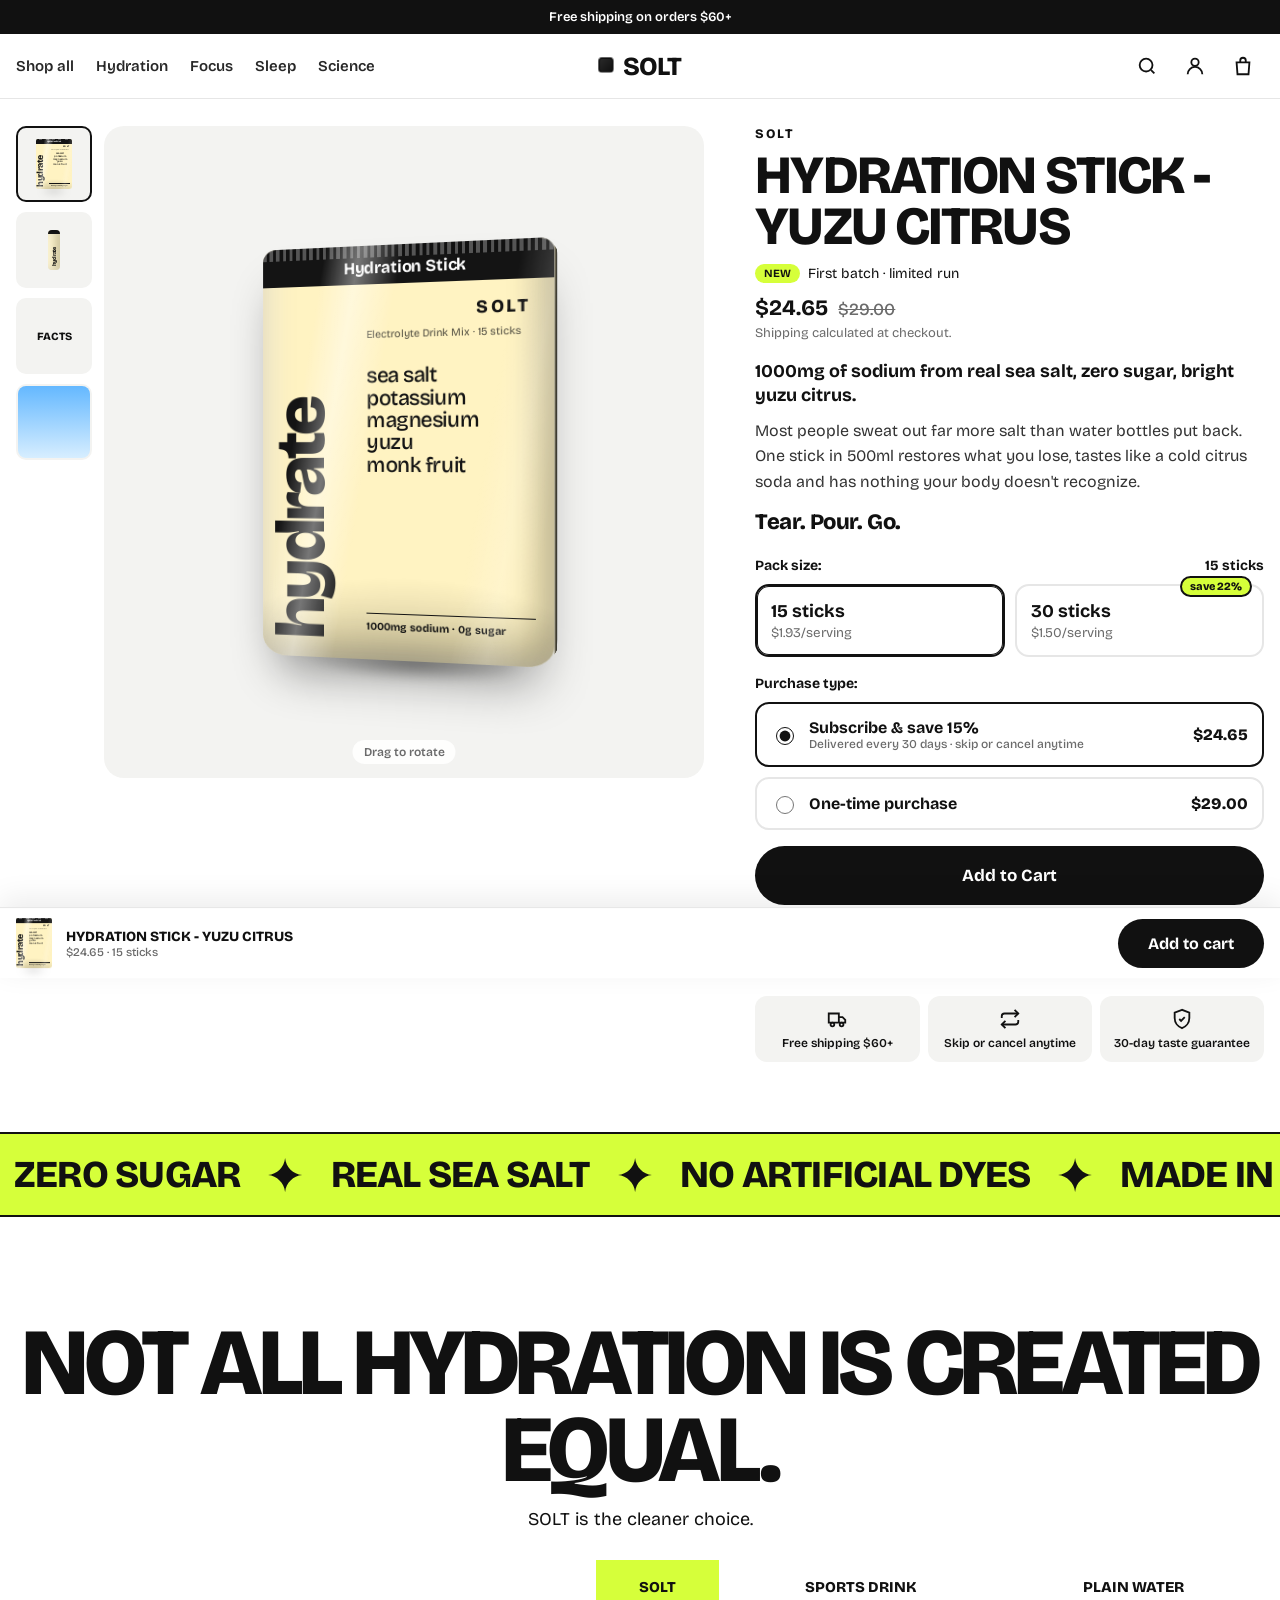
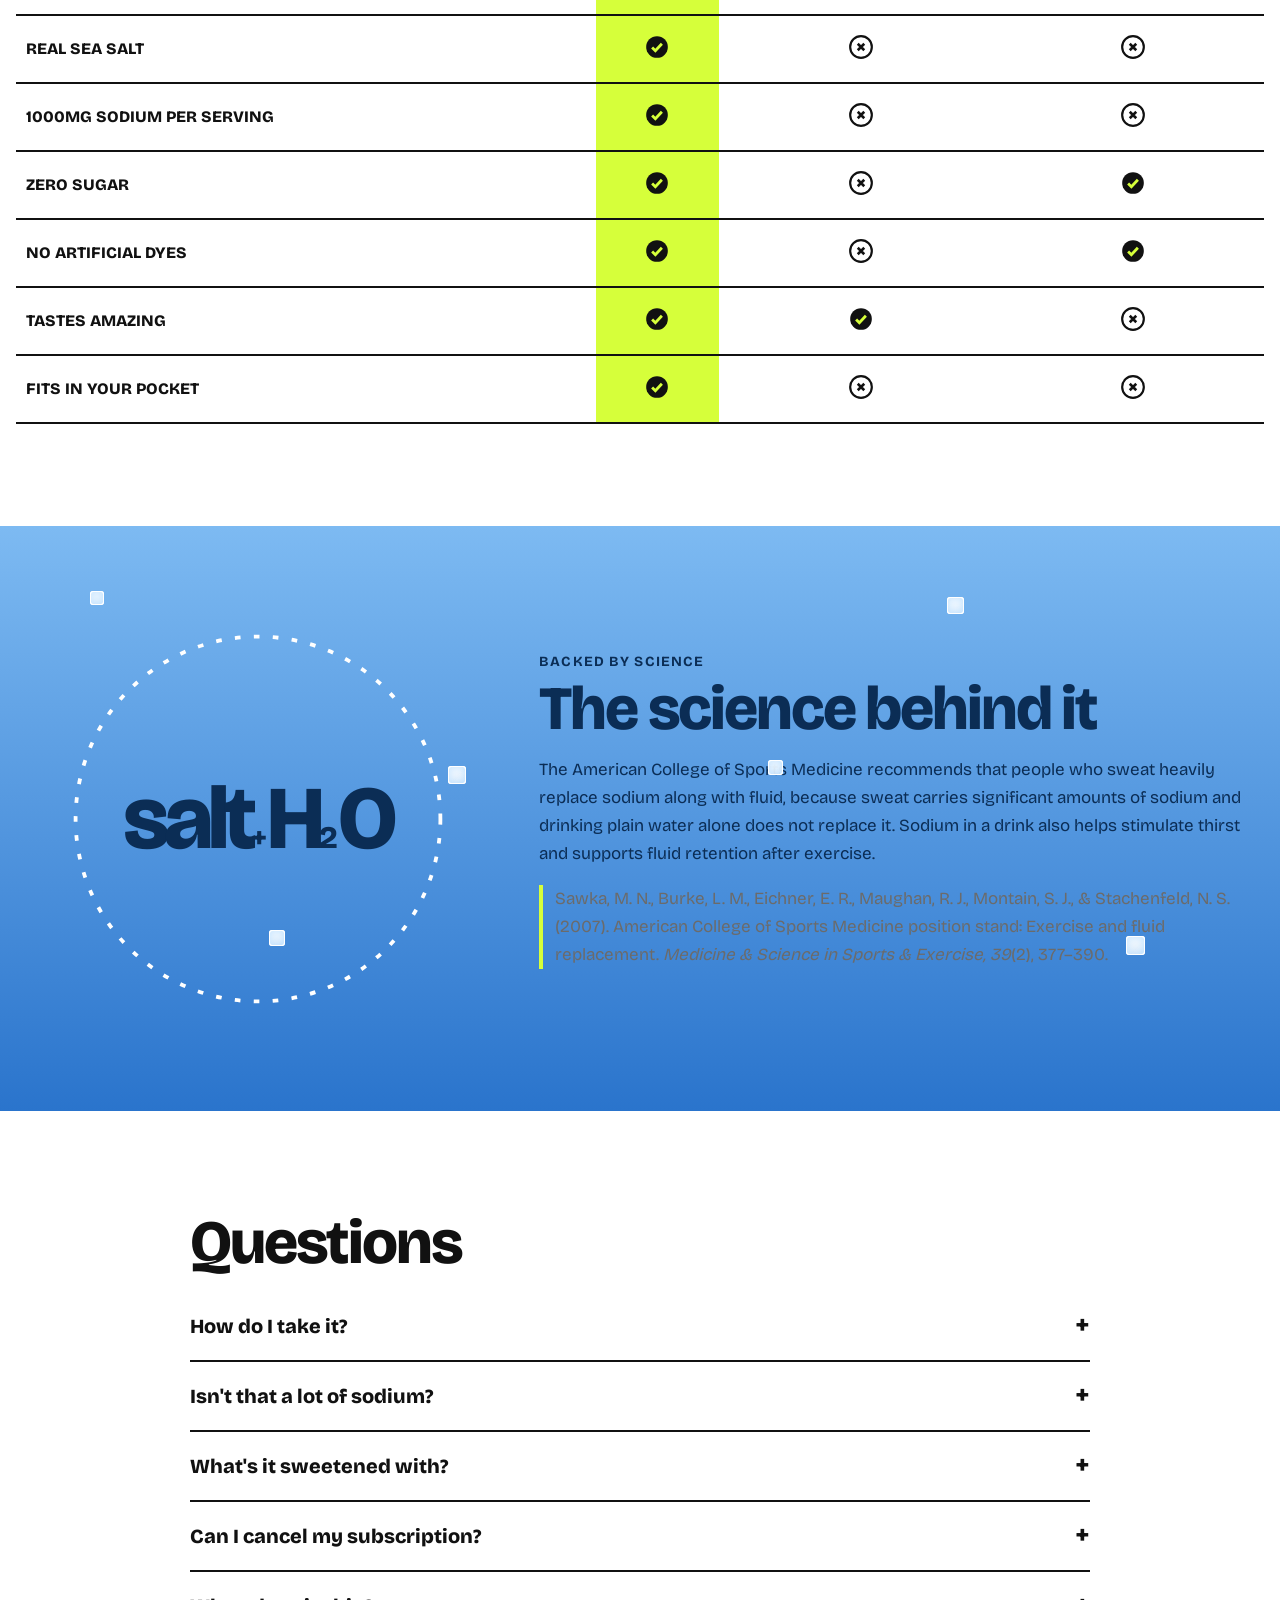
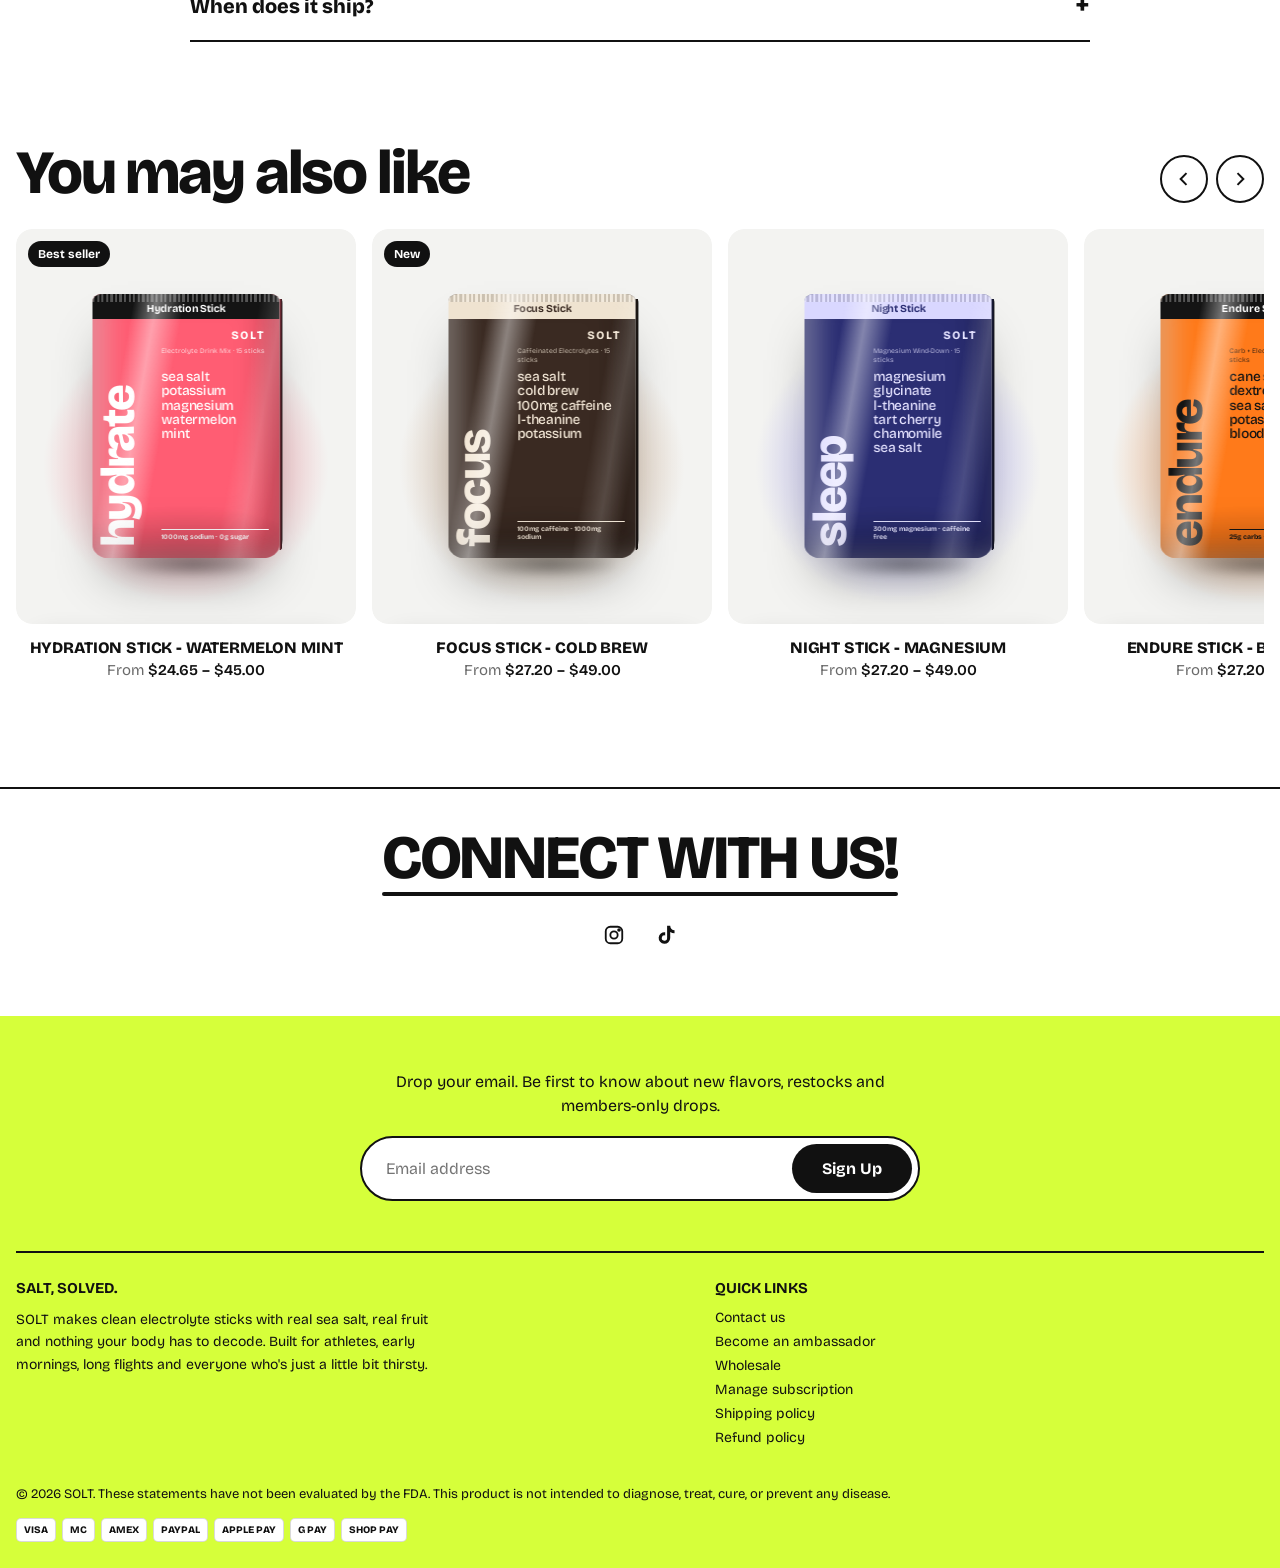
==== product.html @ f588e5d1 "SOLT demand-test storefront Static site with hero slider, 3D CSS pouches, product pages, cart drawer" ====
<!doctype html>
<html lang="en">
<head>
  <meta charset="utf-8">
  <meta name="viewport" content="width=device-width, initial-scale=1">
  <title>SOLT</title>
  <meta name="description" content="Zero-sugar electrolyte sticks with real sea salt.">
  <link rel="preconnect" href="https://fonts.googleapis.com">
  <link rel="preconnect" href="https://fonts.gstatic.com" crossorigin>
  <link href="https://fonts.googleapis.com/css2?family=Bricolage+Grotesque:opsz,wght@12..96,400..800&display=swap" rel="stylesheet">
  <link rel="stylesheet" href="assets/styles.css">
  <script src="config.js"></script>
  <script src="assets/data.js"></script>
  <script src="assets/app.js" defer></script>
</head>
<body data-page="product">
  <main>
    <div class="wrap pdp" id="pdp"></div>

    <div class="ticker"><div class="ticker__track" data-ticker="Zero sugar|Real sea salt|No artificial dyes|Made in the USA|Tear. Pour. Go."></div></div>

    <section class="section">
      <div class="wrap">
        <h2 class="h-xl reveal-word" style="text-align:center">NOT ALL HYDRATION IS CREATED EQUAL.</h2>
        <p style="text-align:center;font-size:18px;margin:14px 0 0">SOLT is the cleaner choice.</p>
        <div style="overflow-x:auto"><table class="vs-table" id="vs"></table></div>
      </div>
    </section>

    <section class="section stat" style="text-align:left">
      <div class="cubes" data-cubes="6"></div>
      <div class="wrap science">
        <div class="stat__ring" style="margin:0 auto">
          <svg viewBox="0 0 200 200" aria-hidden="true"><circle cx="100" cy="100" r="96" fill="none" stroke="#fff" stroke-width="2" stroke-dasharray="3 7"/></svg>
          <div class="stat__num" style="font-size:clamp(56px,7vw,100px)">salt<small>+</small>H<small>2</small>O</div>
        </div>
        <div class="reveal" style="color:#0b2d55">
          <span class="eyebrow">Backed by science</span>
          <h2 class="h-lg" style="margin:10px 0 16px">The science behind it</h2>
          <p>The American College of Sports Medicine recommends that people who sweat heavily replace sodium along with fluid, because sweat carries significant amounts of sodium and drinking plain water alone does not replace it. Sodium in a drink also helps stimulate thirst and supports fluid retention after exercise.</p>
          <p class="cite">Sawka, M. N., Burke, L. M., Eichner, E. R., Maughan, R. J., Montain, S. J., &amp; Stachenfeld, N. S. (2007). American College of Sports Medicine position stand: Exercise and fluid replacement. <i>Medicine &amp; Science in Sports &amp; Exercise, 39</i>(2), 377–390.</p>
        </div>
      </div>
    </section>

    <section class="section faq">
      <div class="wrap" style="max-width:900px">
        <h2 class="h-lg" style="margin-bottom:20px">Questions</h2>
        <details><summary>How do I take it?</summary><p>Tear one stick into 400–600ml of cold water and shake. Take one in the morning, around training, or whenever you've been sweating. Night sticks go in warm or cold water about 30 minutes before bed.</p></details>
        <details><summary>Isn't that a lot of sodium?</summary><p>It's designed for people who sweat: athletes, outdoor workers, hot climates, long flights. If you're on a low-sodium diet or have a medical condition, check with your doctor before using it.</p></details>
        <details><summary>What's it sweetened with?</summary><p>Monk fruit and stevia leaf extract. No sugar, no sucralose, no aspartame. Endure is the exception: it has 25g of carbs on purpose, for long sessions.</p></details>
        <details><summary>Can I cancel my subscription?</summary><p>Yes. Skip, swap flavors, change frequency or cancel any time from your account. No fees, no phone calls.</p></details>
        <details><summary>When does it ship?</summary><p>Orders ship within 1–2 business days from the USA. Free shipping on orders over $60.</p></details>
      </div>
    </section>

    <section class="section" style="padding-top:0">
      <div class="wrap carousel" data-carousel>
        <div class="carousel__head">
          <h2 class="h-lg">You may also like</h2>
          <div class="carousel__nav"><button class="round-btn" data-dir="-1" aria-label="Scroll left"><svg width="20" height="20" viewBox="0 0 24 24" fill="none" stroke="currentColor" stroke-width="2.4"><path d="m15 5-7 7 7 7"/></svg></button><button class="round-btn" data-dir="1" aria-label="Scroll right"><svg width="20" height="20" viewBox="0 0 24 24" fill="none" stroke="currentColor" stroke-width="2.4"><path d="m9 5 7 7-7 7"/></svg></button></div>
        </div>
        <div class="carousel__track" id="related"></div>
      </div>
    </section>
  </main>

  <div class="sticky-atc" id="sticky-atc">
    <div class="wrap sticky-atc__inner">
      <div id="sticky-pouch"></div>
      <div class="sticky-atc__name" id="sticky-name">Product<small id="sticky-price"></small></div>
      <button class="btn btn--dark" id="sticky-atc-btn">Add to cart</button>
    </div>
  </div>
</body>
</html>
---- assets/styles.css ----
:root {
  --ink: #111;
  --paper: #fff;
  --muted: #6b6b6b;
  --line: #e6e6e6;
  --soft: #f3f3f1;
  --accent: #d6ff3a;        /* SOLT electric lime */
  --accent-ink: #111;
  --sea: #3aa0ff;
  --radius: 16px;
  --font: "Bricolage Grotesque", Helvetica, Arial, sans-serif;
  --ease: cubic-bezier(.2, .8, .2, 1);
}

* { box-sizing: border-box; }
html { -webkit-text-size-adjust: 100%; overflow-x: clip; }
body { margin: 0; font-family: var(--font); color: var(--ink); background: var(--paper); overflow-x: clip; }
img { max-width: 100%; display: block; }
a { color: inherit; }
button { font: inherit; color: inherit; cursor: pointer; }
.sr { position: absolute; width: 1px; height: 1px; overflow: hidden; clip: rect(0 0 0 0); }
.wrap { width: min(1280px, 100% - 32px); margin-inline: auto; }

/* ---------- buttons ---------- */
.btn { display: inline-flex; align-items: center; justify-content: center; gap: 8px; border: 0; border-radius: 999px; padding: 15px 30px; font-weight: 700; font-size: 16px; text-decoration: none; transition: transform .2s var(--ease), background .2s, box-shadow .2s; white-space: nowrap; }
.btn:hover { transform: translateY(-2px); }
.btn:active { transform: translateY(0) scale(.98); }
.btn--accent { background: var(--accent); color: var(--accent-ink); box-shadow: 0 6px 0 rgba(0,0,0,.12); }
.btn--dark { background: var(--ink); color: #fff; }
.btn--white { background: #fff; color: var(--ink); box-shadow: 0 8px 24px rgba(0,0,0,.12); }
.btn--block { width: 100%; padding: 19px; font-size: 17px; }

/* ---------- announcement + header ---------- */
.announce { background: var(--ink); color: #fff; font-size: 13px; font-weight: 600; height: 34px; overflow: hidden; position: relative; z-index: 60; }
.announce__track { display: flex; flex-direction: column; animation: announce 9s infinite var(--ease); }
.announce__track span { height: 34px; display: grid; place-items: center; }
@keyframes announce { 0%,28% { transform: translateY(0); } 33%,61% { transform: translateY(-34px); } 66%,94% { transform: translateY(-68px); } 100% { transform: translateY(0); } }

.header { position: sticky; top: 0; z-index: 50; transition: background .3s, color .3s, box-shadow .3s; }
.header--overlay { position: fixed; top: 34px; left: 0; right: 0; color: #fff; }
.header.is-solid { background: #fff; color: var(--ink); box-shadow: 0 1px 0 var(--line); }
.header--overlay.is-solid { top: 0; }
.header__inner { height: 64px; display: grid; grid-template-columns: 1fr auto 1fr; align-items: center; width: min(1400px, 100% - 32px); margin-inline: auto; }
.header__left, .header__right { display: flex; gap: 6px; align-items: center; }
.header__right { justify-content: flex-end; }
.icon-btn { width: 42px; height: 42px; border-radius: 50%; display: grid; place-items: center; background: transparent; border: 0; position: relative; text-decoration: none; }
.icon-btn:hover { background: rgba(127,127,127,.15); }
.icon-btn svg { width: 22px; height: 22px; }
.cart-count { position: absolute; top: 4px; right: 2px; min-width: 18px; height: 18px; border-radius: 9px; background: var(--accent); color: #111; font-size: 11px; font-weight: 800; display: grid; place-items: center; padding: 0 4px; transform: scale(0); transition: transform .3s var(--ease); }
.cart-count.has { transform: scale(1); }
.cart-count.bump { animation: bump .4s var(--ease); }
@keyframes bump { 50% { transform: scale(1.45); } }

.logo { display: inline-flex; align-items: center; gap: 8px; font-weight: 800; font-size: 26px; letter-spacing: -.04em; text-decoration: none; }
.logo__cube { width: 16px; height: 16px; perspective: 120px; display: inline-block; }
.logo__cube .cube { --s: 14px; animation-duration: 8s; }
.nav-links { display: flex; gap: 22px; font-weight: 600; font-size: 15px; }
.nav-links a { text-decoration: none; opacity: .9; }
.nav-links a:hover { opacity: 1; text-decoration: underline; text-underline-offset: 4px; }
.menu-btn { display: none; }
@media (max-width: 860px) { .nav-links { display: none; } .menu-btn { display: grid; } }

.mobile-nav { position: fixed; inset: 0; z-index: 90; background: #fff; transform: translateX(-100%); transition: transform .45s var(--ease); padding: 90px 24px 24px; display: flex; flex-direction: column; gap: 8px; }
.mobile-nav.open { transform: none; }
.mobile-nav a { font-size: 40px; font-weight: 800; letter-spacing: -.03em; text-decoration: none; }
.mobile-nav .icon-btn { position: absolute; top: 16px; right: 16px; }

/* ---------- 3D primitives ---------- */
.cube { --s: 40px; position: absolute; width: var(--s); height: var(--s); transform-style: preserve-3d; animation: spin3d 14s linear infinite; }
.cube i { position: absolute; inset: 0; background: linear-gradient(135deg, rgba(255,255,255,.95), rgba(255,255,255,.45)); border: 1px solid rgba(255,255,255,.95); box-shadow: inset 0 0 10px rgba(180,220,255,.8); border-radius: 3px; }
.cube i:nth-child(1) { transform: translateZ(calc(var(--s) / 2)); }
.cube i:nth-child(2) { transform: rotateY(180deg) translateZ(calc(var(--s) / 2)); }
.cube i:nth-child(3) { transform: rotateY(90deg) translateZ(calc(var(--s) / 2)); }
.cube i:nth-child(4) { transform: rotateY(-90deg) translateZ(calc(var(--s) / 2)); }
.cube i:nth-child(5) { transform: rotateX(90deg) translateZ(calc(var(--s) / 2)); }
.cube i:nth-child(6) { transform: rotateX(-90deg) translateZ(calc(var(--s) / 2)); }
.cube--dark i { background: linear-gradient(135deg, #2a2a2a, #111); border-color: #000; box-shadow: none; }
@keyframes spin3d { from { transform: rotateX(0) rotateY(0) rotateZ(0); } to { transform: rotateX(360deg) rotateY(720deg) rotateZ(180deg); } }
.cubes { position: absolute; inset: 0; perspective: 800px; pointer-events: none; }
.cubes .float { position: absolute; animation: drift 7s ease-in-out infinite; }
@keyframes drift { 0%,100% { transform: translate3d(0,0,0); } 50% { transform: translate3d(10px,-26px,0); } }

.drop { position: absolute; width: 46px; height: 46px; border-radius: 50% 50% 50% 0; transform: rotate(-45deg); background: radial-gradient(circle at 30% 30%, rgba(255,255,255,.95), rgba(255,255,255,.15) 40%, var(--c, #3aa0ff) 75%); box-shadow: 0 12px 24px rgba(0,0,0,.18), inset -6px -6px 12px rgba(0,0,0,.18); }

/* The pouch: a CSS 3D stand-up bag. Sized by --w; all text scales with container units. */
.tilt { perspective: 1100px; display: grid; place-items: center; }
.gallery__view .tilt, .split__art .tilt, .ugc__tile .tilt { width: 100%; }
.floaty { animation: floaty 6s ease-in-out infinite; }
@keyframes floaty { 0%,100% { transform: translateY(0); } 50% { transform: translateY(-14px); } }
.pouch { --w: 260px; --rx: 0deg; --ry: -14deg; --rz: 0deg; width: var(--w); aspect-ratio: .72; position: relative; transform-style: preserve-3d; transform: rotateX(var(--rx)) rotateY(var(--ry)) rotateZ(var(--rz)); transition: transform .5s var(--ease); }
.pouch__body { position: absolute; inset: 0; background: var(--bag); border-radius: 5% 5% 9% 9% / 3% 3% 5% 5%; overflow: hidden; container-type: inline-size; box-shadow: inset 0 -24px 40px rgba(0,0,0,.14), inset 14px 0 26px rgba(255,255,255,.35), inset -18px 0 30px rgba(0,0,0,.18), 0 30px 50px -18px rgba(0,0,0,.45); }
.pouch__side { position: absolute; top: 2%; bottom: 3%; left: 100%; width: 9%; transform-origin: left center; transform: rotateY(90deg); background: linear-gradient(90deg, var(--bag), #000); filter: brightness(.75); border-radius: 0 4px 10px 0; }
.pouch__side::after { content: ""; position: absolute; inset: 0; background: linear-gradient(90deg, rgba(0,0,0,.25), rgba(255,255,255,.1)); }
.pouch__band { position: absolute; top: 0; left: 0; right: 0; height: 13cqw; background: var(--band); color: var(--bandInk, #fff); display: grid; place-items: end center; padding-bottom: 2cqw; font-weight: 700; font-size: 5.6cqw; letter-spacing: -.01em; }
.pouch__band::before { content: ""; position: absolute; top: 0; left: 0; right: 0; height: 4cqw; background: repeating-linear-gradient(90deg, rgba(255,255,255,.28) 0 1.2cqw, rgba(0,0,0,.15) 1.2cqw 2.4cqw); }
.pouch__brand { position: absolute; top: 18cqw; right: 8cqw; font-weight: 800; letter-spacing: .14em; font-size: 6cqw; color: var(--ink); }
.pouch__meta { position: absolute; top: 28cqw; left: 37cqw; right: 6cqw; font-size: 3.6cqw; line-height: 1.2; color: var(--ink); opacity: .75; }
.pouch__ingr { position: absolute; top: 40cqw; left: 37cqw; right: 4cqw; margin: 0; padding: 0; list-style: none; font-size: 7.2cqw; line-height: 1.04; font-weight: 500; color: var(--ink); letter-spacing: -.02em; }
.pouch__badge { position: absolute; left: 37cqw; bottom: 9cqw; right: 6cqw; font-size: 3.6cqw; font-weight: 700; color: var(--ink); border-top: .5cqw solid currentColor; padding-top: 2cqw; }
.pouch__word { position: absolute; left: 4cqw; bottom: 6cqw; writing-mode: vertical-rl; transform: rotate(180deg); font-weight: 800; font-size: 25cqw; line-height: .78; letter-spacing: -.05em; color: var(--ink); }
.pouch__gloss { position: absolute; inset: 0; pointer-events: none; background:
  linear-gradient(100deg, transparent 18%, rgba(255,255,255,.42) 28%, transparent 40%, transparent 72%, rgba(255,255,255,.16) 82%, transparent 92%),
  radial-gradient(120% 40% at 50% 104%, rgba(0,0,0,.22), transparent 60%); }
.pouch__shadow { position: absolute; left: 12%; right: 12%; bottom: -7%; height: 9%; border-radius: 50%; background: radial-gradient(closest-side, rgba(0,0,0,.35), transparent); filter: blur(4px); transform: translateZ(-40px); }

.stick { --w: 64px; width: var(--w); aspect-ratio: .3; position: relative; border-radius: 4px; background: var(--bag); container-type: inline-size; overflow: hidden; box-shadow: inset 5px 0 10px rgba(255,255,255,.35), inset -6px 0 10px rgba(0,0,0,.2), 0 18px 30px -12px rgba(0,0,0,.45); }
.stick::before { content: ""; position: absolute; top: 0; left: 0; right: 0; height: 9%; background: var(--band); }
.stick::after { content: ""; position: absolute; top: 0; left: 0; right: 0; height: 4%; background: repeating-linear-gradient(90deg, rgba(255,255,255,.3) 0 4cqw, rgba(0,0,0,.15) 4cqw 8cqw); }
.stick span { position: absolute; left: 50%; bottom: 8%; writing-mode: vertical-rl; transform: translateX(-50%) rotate(180deg); font-weight: 800; font-size: 46cqw; color: var(--ink); letter-spacing: -.04em; }

/* ---------- hero slideshow ---------- */
.hero { position: relative; height: max(640px, 100svh); overflow: hidden; color: #fff; }
.hero__slide { position: absolute; inset: 0; background: linear-gradient(180deg, var(--sky1), var(--sky2)); opacity: 0; visibility: hidden; transition: opacity .8s ease, visibility .8s; display: grid; place-items: center; }
.hero__slide.is-active { opacity: 1; visibility: visible; }
.hero__sun { position: absolute; width: 70vmax; height: 70vmax; border-radius: 50%; top: -30vmax; right: -25vmax; background: radial-gradient(closest-side, rgba(255,255,255,.55), transparent); }
.hero__word { position: absolute; inset: 0; display: flex; flex-direction: column; align-items: center; justify-content: center; font-weight: 800; letter-spacing: -.055em; line-height: .8; font-size: clamp(96px, 21vw, 340px); text-transform: uppercase; pointer-events: none; padding-bottom: 4vh; }
.hero__word span { display: block; opacity: 0; transform: translateY(60px); }
.hero__slide.is-active .hero__word span { animation: wordIn .9s var(--ease) forwards; }
.hero__slide.is-active .hero__word span:nth-child(2) { animation-delay: .12s; }
@keyframes wordIn { to { opacity: 1; transform: none; } }
.hero__product { position: relative; z-index: 2; margin-top: -2vh; opacity: 0; transform: scale(.85) translateY(40px); }
.hero__slide.is-active .hero__product { animation: productIn 1s .25s var(--ease) forwards; }
@keyframes productIn { to { opacity: 1; transform: none; } }
.hero__product .pouch { --w: clamp(200px, 24vw, 330px); }
.hero__sticks { position: absolute; left: -38%; bottom: 2%; display: flex; gap: 6px; transform: rotate(-12deg) translateZ(40px); }
.hero__sticks .stick { --w: clamp(34px, 3.6vw, 52px); }
.hero__sticks .stick:nth-child(2) { transform: translateY(-14px) rotate(6deg); }
.hero__cta { position: absolute; z-index: 3; bottom: 9%; left: 50%; transform: translateX(-50%); }
.hero__arrow { position: absolute; top: 50%; z-index: 4; width: 52px; height: 52px; margin-top: -26px; border-radius: 50%; border: 0; background: #fff; color: #111; display: grid; place-items: center; box-shadow: 0 6px 20px rgba(0,0,0,.15); transition: transform .2s; }
.hero__arrow:hover { transform: scale(1.08); }
.hero__arrow--prev { left: 3vw; }
.hero__arrow--next { right: 3vw; }
.hero__dots { position: absolute; z-index: 4; bottom: 3.5%; left: 50%; transform: translateX(-50%); display: flex; gap: 8px; }
.hero__dots button { width: 10px; height: 10px; border-radius: 5px; border: 0; background: rgba(255,255,255,.55); padding: 0; transition: width .4s var(--ease), background .3s; }
.hero__dots button.is-active { width: 34px; background: #fff; }
@media (max-width: 700px) {
  .hero__word { font-size: 31vw; padding-bottom: 14vh; }
  .hero__product .pouch { --w: 46vw; }
  .header__right [aria-label="Search"] { display: none; }
  .hero__arrow { width: 42px; height: 42px; margin-top: -21px; }
  .hero__sticks { left: -30%; }
}

/* ---------- ticker ---------- */
.ticker { background: var(--accent); color: var(--accent-ink); overflow: hidden; border-block: 2px solid var(--ink); }
.ticker__track { display: flex; width: max-content; animation: marquee 26s linear infinite; }
.ticker__item { display: flex; align-items: center; gap: 28px; padding: 18px 14px; font-weight: 800; font-size: clamp(22px, 3vw, 38px); letter-spacing: -.02em; white-space: nowrap; text-transform: uppercase; }
.ticker__item svg { width: .9em; height: .9em; flex: none; }
@keyframes marquee { to { transform: translateX(-50%); } }
.ticker--dark { background: var(--ink); color: #fff; }

/* ---------- section headings ---------- */
.section { padding: clamp(56px, 8vw, 110px) 0; position: relative; }
.eyebrow { font-weight: 700; font-size: 14px; letter-spacing: .08em; text-transform: uppercase; display: inline-flex; align-items: center; gap: 8px; }
.h-xl { font-weight: 800; letter-spacing: -.045em; line-height: .92; font-size: clamp(44px, 7.4vw, 110px); margin: 0; }
.h-lg { font-weight: 800; letter-spacing: -.035em; line-height: .95; font-size: clamp(34px, 4.8vw, 66px); margin: 0; }
.h-md { font-weight: 800; letter-spacing: -.02em; font-size: clamp(22px, 2.4vw, 30px); margin: 0; }

/* ---------- product carousel ---------- */
.carousel { position: relative; }
.carousel__head { display: flex; justify-content: space-between; align-items: end; gap: 16px; margin-bottom: 26px; }
.carousel__nav { display: flex; gap: 8px; }
.round-btn { width: 48px; height: 48px; border-radius: 50%; border: 2px solid var(--ink); background: #fff; display: grid; place-items: center; transition: background .2s, color .2s; }
.round-btn:hover { background: var(--ink); color: #fff; }
.carousel__track { display: grid; grid-auto-flow: column; grid-auto-columns: clamp(250px, 28%, 340px); gap: 16px; overflow-x: auto; scroll-snap-type: x mandatory; scrollbar-width: none; padding-bottom: 6px; }
.carousel__track::-webkit-scrollbar { display: none; }
.card { scroll-snap-align: start; text-decoration: none; display: flex; flex-direction: column; }
.card__wrap { position: relative; border-radius: var(--radius); overflow: hidden; }
.card__media { position: relative; background: var(--soft); border-radius: var(--radius); aspect-ratio: .86; display: grid; place-items: center; overflow: hidden; }
.card__media::before { content: ""; position: absolute; inset: 0; background: radial-gradient(60% 50% at 50% 60%, var(--glow, #fff), transparent 70%); opacity: .7; transition: opacity .4s; }
.card__media .pouch { --w: 56%; --ry: -10deg; }
.card:hover .card__media .pouch { --ry: 16deg; --rz: -3deg; }
.card__quick { position: absolute; left: 12px; right: 12px; bottom: 12px; transform: translateY(130%); transition: transform .35s var(--ease); }
.card:hover .card__quick, .card:focus-within .card__quick { transform: none; }
@media (hover: none) { .card__quick { transform: none; } }
.card__badge { position: absolute; top: 12px; left: 12px; background: #111; color: #fff; font-size: 12px; font-weight: 700; border-radius: 999px; padding: 6px 10px; }
.card__name { margin: 14px 0 4px; font-weight: 800; font-size: 16px; text-transform: uppercase; text-align: center; letter-spacing: -.01em; }
.card__price { text-align: center; font-size: 15px; color: var(--muted); }
.card__price b { color: var(--ink); font-weight: 600; }

/* ---------- media banner ("the first ...") ---------- */
.first { position: relative; overflow: hidden; background: linear-gradient(180deg, #78B9EE, #DDEEFA); color: #fff; min-height: 760px; display: grid; place-items: center; text-align: center; }
.first__line { position: relative; z-index: 3; font-weight: 800; letter-spacing: -.04em; font-size: clamp(40px, 6vw, 92px); line-height: 1; margin: 0; padding-top: 70px; }
.boxed { display: inline-block; border: 4px solid #fff; border-radius: 22px; padding: 0 .18em .06em; background: rgba(255,255,255,.12); backdrop-filter: blur(4px); }
.first__ever { position: absolute; z-index: 3; right: 6vw; bottom: 22%; font-weight: 800; font-size: clamp(40px, 6vw, 92px); letter-spacing: -.04em; }
.first__shop { position: absolute; z-index: 4; top: 64px; left: 50%; transform: translateX(-50%); }
.first__product { position: relative; z-index: 1; margin-top: 30px; }
.first__product .pouch { --w: clamp(240px, 26vw, 360px); --ry: 12deg; --rz: -4deg; }
.drip { position: absolute; z-index: 2; top: -2px; left: 50%; width: 120px; margin-left: -20px; height: 62%; }
.drip path { animation: dripGrow 4.5s ease-in-out infinite; transform-origin: top; }
.drip circle { animation: dripFall 4.5s ease-in infinite; }
@keyframes dripGrow { 0% { transform: scaleY(.55); } 60% { transform: scaleY(1); } 100% { transform: scaleY(.55); } }
@keyframes dripFall { 0%,55% { transform: translateY(0); opacity: 0; } 60% { opacity: 1; } 100% { transform: translateY(260px); opacity: 0; } }

/* ---------- "we always use" ---------- */
.always { text-align: center; }
.circled { position: relative; display: inline-block; padding: 0 .3em; }
.circled svg { position: absolute; inset: -22% -10%; width: 120%; height: 144%; overflow: visible; }
.circled svg path { fill: none; stroke: var(--accent-dark, #b5dc00); stroke-width: 5; stroke-linecap: round; stroke-dasharray: 1200; stroke-dashoffset: 1200; }
.in-view .circled svg path { animation: dash 1.6s .2s var(--ease) forwards; }
@keyframes dash { to { stroke-dashoffset: 0; } }
.crystals { display: grid; grid-template-columns: repeat(5, 1fr); gap: 18px; margin-top: 60px; }
.crystal { text-decoration: none; display: flex; flex-direction: column; align-items: center; gap: 12px; }
.crystal__blob { width: min(150px, 100%); aspect-ratio: 1; border-radius: 47% 53% 45% 55% / 52% 44% 56% 48%; background: radial-gradient(circle at 32% 28%, rgba(255,255,255,.9), transparent 22%), radial-gradient(circle at 50% 50%, var(--b1), var(--b2)); box-shadow: inset -10px -14px 24px rgba(0,0,0,.18), 0 18px 30px -12px var(--b2); animation: wobble 7s ease-in-out infinite; transition: transform .3s var(--ease); }
.crystal:hover .crystal__blob { transform: scale(1.08) rotate(-6deg); }
.crystal:nth-child(2) .crystal__blob { animation-delay: -1.5s; }
.crystal:nth-child(3) .crystal__blob { animation-delay: -3s; }
.crystal:nth-child(4) .crystal__blob { animation-delay: -4.5s; }
.crystal:nth-child(5) .crystal__blob { animation-delay: -6s; }
@keyframes wobble { 0%,100% { border-radius: 47% 53% 45% 55% / 52% 44% 56% 48%; } 50% { border-radius: 55% 45% 52% 48% / 45% 55% 45% 55%; } }
.crystal b { font-size: 15px; } .crystal small { color: var(--muted); font-size: 13px; margin-top: -10px; }
@media (max-width: 760px) { .crystals { grid-template-columns: repeat(3, 1fr); } }

/* ---------- big stat ---------- */
.header.is-solid .logo .cube i { background: linear-gradient(135deg, #2a2a2a, #111); border-color: #000; box-shadow: none; }
.stat { background: linear-gradient(180deg, #7DBAF2, #2A74CC); color: #fff; text-align: center; overflow: hidden; }
.stat__ring { position: relative; width: clamp(240px, 30vw, 380px); aspect-ratio: 1; margin: 0 auto 30px; display: grid; place-items: center; }
.stat__ring svg { position: absolute; inset: 0; animation: rotator 30s linear infinite; }
@keyframes rotator { to { transform: rotate(360deg); } }
.stat__num { font-weight: 800; letter-spacing: -.06em; font-size: clamp(76px, 10vw, 150px); color: #0b2d55; line-height: 1; }
.stat__num small { font-size: .35em; letter-spacing: -.02em; }
.stat__copy { max-width: 640px; margin: 0 auto; font-size: 17px; line-height: 1.55; font-weight: 500; text-shadow: 0 1px 2px rgba(0,40,90,.25); }
.stat__copy p { margin: 0 0 16px; }
.stat .drop { --c: #3aa0ff; }

/* ---------- comparison slider ---------- */
.compare { position: relative; border-radius: 22px; overflow: hidden; width: 100%; height: clamp(400px, 44vw, 560px); user-select: none; touch-action: pan-y; }
.compare__pane { position: absolute; inset: 0; display: grid; align-content: center; padding: clamp(24px, 5vw, 70px); }
.compare__pane--old { background: radial-gradient(80% 90% at 70% 60%, #ff3df0, #6b00ff 55%, #2a0066); color: #fff; }
.compare__pane--new { background: radial-gradient(80% 90% at 30% 60%, #fff 0%, #e8f6ff 45%, #9fd2ff 100%); color: #0b2d55; clip-path: inset(0 0 0 var(--pos, 50%)); justify-items: end; text-align: right; }
.compare__title { font-weight: 800; letter-spacing: -.05em; font-size: clamp(64px, 11vw, 170px); line-height: .85; margin: 0 0 18px; }
.compare__list { list-style: none; margin: 0; padding: 0; font-size: clamp(15px, 1.5vw, 19px); font-weight: 600; display: grid; gap: 8px; }
.compare__handle { position: absolute; top: 0; bottom: 0; left: var(--pos, 50%); width: 4px; margin-left: -2px; background: #fff; z-index: 3; }
.compare__handle::after { content: "⟷"; position: absolute; top: 50%; left: 50%; width: 56px; height: 56px; margin: -28px 0 0 -28px; border-radius: 50%; background: #fff; color: #111; display: grid; place-items: center; font-size: 22px; font-weight: 800; box-shadow: 0 6px 20px rgba(0,0,0,.25); }
.compare input { position: absolute; inset: 0; width: 100%; height: 100%; opacity: 0; cursor: ew-resize; z-index: 4; margin: 0; }
.compare__pane .stick { position: absolute; }
.neon-bottle { position: absolute; right: 12%; bottom: -10%; width: 120px; height: 300px; border-radius: 40px 40px 20px 20px; background: linear-gradient(90deg, #00ffd5, #00a2ff); box-shadow: 0 0 60px #00ffd5; opacity: .9; }
.neon-bottle::before { content: ""; position: absolute; top: -40px; left: 35px; width: 50px; height: 50px; border-radius: 8px; background: #ff2a8a; }
@media (max-width: 700px) { .compare { height: 460px; } .neon-bottle { width: 70px; height: 200px; } }

/* ---------- expert ---------- */
.expert { display: grid; grid-template-columns: 1.1fr .9fr; gap: clamp(30px, 6vw, 90px); align-items: center; }
.expert__quote { font-size: 18px; line-height: 1.55; margin: 22px 0 28px; max-width: 520px; }
.expert__photo { position: relative; aspect-ratio: .82; border-radius: 4px; border: 2px solid var(--ink); background: linear-gradient(160deg, #e9f6ff, #b9dcff); overflow: hidden; }
.expert__photo svg { position: absolute; bottom: 0; left: 50%; transform: translateX(-50%); width: 80%; }
.expert__placeholder { position: absolute; top: 14px; left: 14px; right: 14px; background: rgba(255,255,255,.85); border-radius: 10px; padding: 10px 12px; font-size: 13px; font-weight: 600; }
.badge-spin { position: absolute; top: -46px; right: -40px; width: 130px; height: 130px; animation: rotator 14s linear infinite; z-index: 2; }
.badge-spin text { font-size: 11.5px; font-weight: 700; letter-spacing: 2.4px; text-transform: uppercase; }
.expert__mark { margin-top: 30px; width: 110px; height: 110px; position: relative; perspective: 500px; }
.expert__mark .cube { --s: 70px; left: 20px; top: 20px; }
@media (max-width: 860px) { .expert { grid-template-columns: 1fr; } .badge-spin { right: 6px; top: -50px; } }

/* ---------- testimonials ---------- */
.reviews__track { display: grid; grid-auto-flow: column; grid-auto-columns: min(560px, 86%); gap: 18px; overflow-x: auto; scroll-snap-type: x mandatory; scrollbar-width: none; }
.reviews__track::-webkit-scrollbar { display: none; }
.review { scroll-snap-align: start; border: 12px solid var(--accent); background: #fff; padding: clamp(20px, 3vw, 34px); display: flex; flex-direction: column; gap: 26px; min-height: 470px; }
.review__stars { display: flex; align-items: center; gap: 8px; font-weight: 700; }
.review__stars svg { width: 18px; height: 18px; }
.review__quote { font-weight: 700; font-size: clamp(22px, 2.3vw, 30px); line-height: 1.02; text-transform: uppercase; letter-spacing: -.02em; margin: 0; flex: 1; }
.review__foot { display: flex; justify-content: space-between; gap: 14px; align-items: end; flex-wrap: wrap; }
.review__who { display: grid; grid-template-columns: 44px 1fr; gap: 0 10px; align-items: center; font-size: 14px; }
.review__who .avatar { grid-row: span 2; width: 44px; height: 44px; border-radius: 50%; background: var(--ink); color: var(--accent); display: grid; place-items: center; font-weight: 800; }
.review__who small { color: var(--muted); }
.review__product { display: flex; gap: 10px; align-items: center; background: var(--soft); border-radius: 10px; padding: 8px 14px 8px 8px; text-decoration: none; font-size: 13px; }
.review__product .pouch { --w: 46px; --ry: 0deg; }
.review__product .pouch__body { box-shadow: none; }
.review__product b { display: block; font-size: 12px; text-transform: uppercase; }
.review__product u { font-weight: 700; }
.sample-tag { font-size: 11px; font-weight: 700; background: var(--soft); border-radius: 999px; padding: 3px 9px; color: var(--muted); }

/* ---------- UGC strip ---------- */
.ugc { overflow: hidden; }
.ugc__track { display: flex; gap: 14px; width: max-content; animation: marquee 50s linear infinite; }
.ugc:hover .ugc__track { animation-play-state: paused; }
.ugc__tile { position: relative; width: 210px; aspect-ratio: .78; border-radius: 16px; overflow: hidden; background: linear-gradient(160deg, var(--t1), var(--t2)); display: grid; place-items: center; flex: none; }
.ugc__tile .pouch { --w: 50%; }
.ugc__tile .stick { --w: 22%; }
.ugc__tile .tag { position: absolute; left: 10px; bottom: 10px; background: #fff; border-radius: 999px; font-size: 11px; font-weight: 700; padding: 4px 9px; }
.ugc__tile .big { position: absolute; top: 10px; left: 12px; right: 12px; color: #fff; font-weight: 800; font-size: 30px; letter-spacing: -.04em; line-height: .9; }

/* ---------- connect + footer ---------- */
.connect { text-align: center; padding: 40px 0 60px; border-top: 2px solid var(--ink); }
.underline-draw { position: relative; display: inline-block; }
.underline-draw::after { content: ""; position: absolute; left: 0; right: 0; bottom: -8px; height: 4px; background: var(--ink); border-radius: 4px; transform: scaleX(0); transform-origin: left; transition: transform 1s var(--ease); }
.in-view .underline-draw::after, .underline-draw.in-view::after { transform: none; }
.socials { display: flex; gap: 10px; justify-content: center; margin-top: 26px; }

.footer { background: var(--accent); color: var(--accent-ink); padding: 54px 0 26px; }
.footer__signup { text-align: center; max-width: 560px; margin: 0 auto 50px; }
.footer__signup p { font-size: 16px; line-height: 1.5; margin: 0 0 18px; }
.inline-form { display: flex; gap: 8px; background: #fff; border-radius: 999px; padding: 6px; border: 2px solid var(--ink); }
.inline-form input { flex: 1; min-width: 0; border: 0; background: transparent; padding: 0 18px; font: inherit; font-size: 16px; outline: none; }
.footer__cols { display: grid; grid-template-columns: 1.2fr 1fr; gap: 40px; border-top: 2px solid var(--ink); padding-top: 26px; }
.footer__cols h4 { margin: 0 0 12px; font-size: 15px; text-transform: uppercase; }
.footer__cols p { font-size: 14px; line-height: 1.6; margin: 0; max-width: 420px; }
.footer__cols ul { list-style: none; padding: 0; margin: 0; display: grid; gap: 7px; font-size: 14px; }
.footer__cols a { text-decoration: none; } .footer__cols a:hover { text-decoration: underline; }
.footer__bottom { display: flex; justify-content: space-between; align-items: center; gap: 16px; margin-top: 40px; font-size: 13px; flex-wrap: wrap; }
.pay { display: flex; gap: 6px; flex-wrap: wrap; }
.pay span { background: #fff; border: 1px solid rgba(0,0,0,.15); border-radius: 5px; font-size: 10px; font-weight: 800; padding: 5px 7px; }
@media (max-width: 700px) { .footer__cols { grid-template-columns: 1fr; } }

/* ---------- reveal on scroll ---------- */
.reveal { opacity: 0; transform: translateY(40px); transition: opacity .9s var(--ease), transform .9s var(--ease); }
.reveal.in-view { opacity: 1; transform: none; }
.reveal-word span { display: inline-block; opacity: 0; transform: translateY(.5em); transition: opacity .6s var(--ease), transform .6s var(--ease); transition-delay: calc(var(--i) * 60ms); }
.in-view .reveal-word span, .reveal-word.in-view span { opacity: 1; transform: none; }

/* ---------- drawer + modals ---------- */
.scrim { position: fixed; inset: 0; background: rgba(0,0,0,.45); z-index: 80; opacity: 0; visibility: hidden; transition: opacity .3s, visibility .3s; }
.scrim.open { opacity: 1; visibility: visible; }
.drawer { position: fixed; top: 0; right: 0; bottom: 0; width: min(440px, 100%); background: #fff; z-index: 85; transform: translateX(100%); transition: transform .45s var(--ease); display: flex; flex-direction: column; }
.drawer.open { transform: none; }
.drawer__head { display: flex; justify-content: space-between; align-items: center; padding: 18px 20px; border-bottom: 1px solid var(--line); }
.drawer__ship { padding: 14px 20px; font-size: 14px; border-bottom: 1px solid var(--line); }
.bar { height: 8px; border-radius: 4px; background: var(--soft); margin-top: 8px; overflow: hidden; }
.bar i { display: block; height: 100%; background: var(--ink); border-radius: 4px; transition: width .5s var(--ease); }
.drawer__items { flex: 1; overflow: auto; padding: 8px 20px; }
.line-item { display: grid; grid-template-columns: 74px 1fr auto; gap: 14px; padding: 14px 0; border-bottom: 1px solid var(--line); align-items: center; }
.line-item__media { background: var(--soft); border-radius: 10px; aspect-ratio: 1; display: grid; place-items: center; }
.line-item__media .pouch { --w: 40px; --ry: 0deg; }
.line-item__media .pouch__body { box-shadow: none; }
.line-item h5 { margin: 0 0 3px; font-size: 14px; text-transform: uppercase; }
.line-item small { color: var(--muted); display: block; font-size: 12px; }
.qty { display: inline-flex; align-items: center; border: 1px solid var(--line); border-radius: 999px; margin-top: 8px; }
.qty button { width: 30px; height: 30px; border: 0; background: none; font-size: 16px; }
.qty span { min-width: 22px; text-align: center; font-size: 14px; font-weight: 600; }
.line-item__price { font-weight: 700; font-size: 14px; text-align: right; }
.line-item__price s { display: block; color: var(--muted); font-weight: 400; font-size: 12px; }
.drawer__upsell { padding: 14px 20px; background: var(--soft); }
.upsell { display: flex; gap: 12px; align-items: center; background: #fff; border-radius: 12px; padding: 10px; }
.upsell .pouch { --w: 38px; --ry: 0deg; }
.upsell .pouch__body { box-shadow: none; }
.upsell__text { flex: 1; font-size: 13px; }
.upsell b { display: block; text-transform: uppercase; font-size: 12px; }
.upsell .btn { padding: 9px 14px; font-size: 13px; }
.drawer__foot { padding: 18px 20px 22px; border-top: 1px solid var(--line); }
.drawer__total { display: flex; justify-content: space-between; font-weight: 800; font-size: 18px; margin-bottom: 14px; }
.drawer__empty { text-align: center; padding: 60px 10px; }

.modal { position: fixed; inset: 0; z-index: 95; display: grid; place-items: center; padding: 16px; visibility: hidden; pointer-events: none; }
.modal.open { visibility: visible; pointer-events: auto; }
.modal__card { position: relative; background: #fff; border-radius: 22px; width: min(860px, 100%); max-height: calc(100svh - 32px); overflow: auto; transform: translateY(30px) scale(.97); opacity: 0; transition: transform .45s var(--ease), opacity .35s; }
.modal.open .modal__card { transform: none; opacity: 1; }
.modal__close { position: absolute; top: 10px; right: 10px; z-index: 3; background: rgba(255,255,255,.9); }
.split { display: grid; grid-template-columns: 1fr 1fr; }
.split__art { position: relative; min-height: 420px; background: linear-gradient(160deg, #5db5ff, #d9f0ff); display: grid; place-items: center; overflow: hidden; }
.split__art .pouch { --w: 52%; --ry: 14deg; --rz: -6deg; }
.split__body { padding: clamp(24px, 4vw, 44px); display: flex; flex-direction: column; justify-content: center; text-align: center; gap: 12px; }
.goal-btns { display: grid; gap: 10px; margin-top: 8px; }
.goal-btns button { border: 0; border-radius: 999px; background: var(--accent); padding: 13px; font-weight: 700; font-size: 15px; transition: transform .2s, background .2s; }
.goal-btns button:hover { transform: translateY(-2px); background: #c8f51f; }
.field { width: 100%; border: 2px solid var(--ink); border-radius: 999px; padding: 15px 20px; font: inherit; font-size: 16px; outline: none; }
.field:focus { box-shadow: 0 0 0 4px rgba(214,255,58,.6); }
.code-box { border: 2px dashed var(--ink); border-radius: 14px; padding: 16px; font-weight: 800; font-size: 28px; letter-spacing: .08em; }
.fine { font-size: 12px; color: var(--muted); line-height: 1.45; }
@media (max-width: 720px) { .split { grid-template-columns: 1fr; } .split__art { min-height: 220px; } .split__art .pouch { --w: 32%; } }

.qv { display: grid; grid-template-columns: 1fr 1fr; }
.qv__media { background: var(--soft); display: grid; place-items: center; min-height: 420px; }
.qv__media .pouch { --w: 58%; }
.qv__body { padding: 34px 30px; display: flex; flex-direction: column; gap: 14px; }
@media (max-width: 720px) { .qv { grid-template-columns: 1fr; } .qv__media { min-height: 260px; } .qv__media .pouch { --w: 40%; } }

.toast { position: fixed; z-index: 99; left: 50%; bottom: 24px; transform: translate(-50%, 200%); visibility: hidden; background: var(--ink); color: #fff; padding: 13px 20px; border-radius: 999px; font-weight: 600; font-size: 14px; transition: transform .45s var(--ease), visibility .45s; }
.toast.show { transform: translate(-50%, 0); visibility: visible; }

/* ---------- product page ---------- */
.pdp { display: grid; grid-template-columns: 1.15fr .85fr; gap: clamp(24px, 4vw, 60px); padding: 28px 0 70px; align-items: start; }
.gallery { position: sticky; top: 84px; display: grid; grid-template-columns: 76px 1fr; gap: 12px; }
.gallery__thumbs { display: grid; gap: 10px; align-content: start; }
.gallery__thumbs button { aspect-ratio: 1; border-radius: 10px; border: 2px solid transparent; background: var(--soft); display: grid; place-items: center; overflow: hidden; padding: 0; }
.gallery__thumbs button.is-active { border-color: var(--ink); }
.gallery__thumbs .pouch { --w: 36px; --ry: 0deg; } .gallery__thumbs .pouch__body { box-shadow: none; }
.gallery__thumbs .stick { --w: 12px; }
.gallery__main { position: relative; border-radius: 20px; background: var(--soft); aspect-ratio: .92; display: grid; place-items: center; overflow: hidden; }
.gallery__view { position: absolute; inset: 0; display: grid; place-items: center; opacity: 0; transition: opacity .5s; }
.gallery__view.is-active { opacity: 1; }
.gallery__view .pouch { --w: 50%; }
.gallery__view--sky { background: linear-gradient(180deg, var(--sky1), var(--sky2)); }
.gallery__sticks { display: flex; gap: 14px; transform: rotate(-8deg); }
.gallery__sticks .stick { --w: 64px; }
.gallery__sticks .stick:nth-child(even) { transform: translateY(-30px); }
.panel { background: #fff; border: 2px solid var(--ink); width: 62%; padding: 20px; font-size: 14px; }
.panel h4 { margin: 0 0 6px; font-size: 26px; font-weight: 800; letter-spacing: -.02em; border-bottom: 8px solid var(--ink); padding-bottom: 6px; }
.panel div { display: flex; justify-content: space-between; border-bottom: 1px solid var(--ink); padding: 6px 0; }
.panel div b { font-weight: 800; }
.hint { position: absolute; bottom: 14px; left: 50%; transform: translateX(-50%); font-size: 12px; font-weight: 600; color: var(--muted); background: rgba(255,255,255,.85); border-radius: 999px; padding: 5px 11px; }
@media (max-width: 900px) { .pdp { grid-template-columns: 1fr; } .gallery { position: relative; top: 0; grid-template-columns: 1fr; } .gallery__thumbs { grid-template-columns: repeat(4, 64px); order: 2; } }

.buy__brand { font-weight: 800; letter-spacing: .14em; font-size: 13px; }
.buy__title { font-weight: 800; letter-spacing: -.035em; line-height: .95; font-size: clamp(36px, 4.2vw, 58px); margin: 8px 0 12px; text-transform: uppercase; }
.buy__rating { display: flex; gap: 8px; align-items: center; font-size: 14px; margin-bottom: 12px; }
.buy__price { font-size: 22px; font-weight: 700; display: flex; gap: 10px; align-items: baseline; }
.buy__price s { color: var(--muted); font-weight: 500; font-size: 17px; }
.buy__ship { font-size: 13px; color: var(--muted); margin: 4px 0 18px; }
.buy__one { font-weight: 700; font-size: 18px; line-height: 1.35; margin: 0 0 10px; }
.buy__desc { line-height: 1.6; margin: 0 0 10px; color: #333; }
.buy__tag { font-weight: 800; font-size: 22px; letter-spacing: -.02em; margin: 14px 0 22px; }
.opt-label { font-weight: 700; font-size: 14px; margin: 18px 0 10px; display: flex; justify-content: space-between; }
.packs { display: grid; grid-template-columns: 1fr 1fr; gap: 10px; }
.pack { position: relative; border: 2px solid var(--line); border-radius: 14px; background: #fff; padding: 14px; text-align: left; transition: border-color .2s, transform .2s; }
.pack:hover { transform: translateY(-2px); }
.pack.is-active { border-color: var(--ink); box-shadow: inset 0 0 0 1px var(--ink); }
.pack b { font-size: 18px; display: block; }
.pack small { color: var(--muted); }
.pack .save { position: absolute; top: -10px; right: 10px; background: var(--accent); border: 2px solid var(--ink); border-radius: 999px; font-size: 11px; font-weight: 800; padding: 2px 8px; }
.purchase { display: grid; gap: 10px; }
.purchase label { display: flex; gap: 12px; align-items: center; border: 2px solid var(--line); border-radius: 14px; padding: 14px; cursor: pointer; transition: border-color .2s; }
.purchase label.is-active { border-color: var(--ink); }
.purchase input { accent-color: #111; width: 18px; height: 18px; }
.purchase span { flex: 1; font-weight: 700; }
.purchase small { display: block; font-weight: 500; color: var(--muted); font-size: 12px; }
.purchase em { font-style: normal; font-weight: 800; }
.stock { display: flex; align-items: center; gap: 8px; font-size: 14px; margin-top: 12px; }
.stock i { width: 9px; height: 9px; border-radius: 50%; background: #1fbf5b; box-shadow: 0 0 0 0 rgba(31,191,91,.6); animation: pulse 2s infinite; }
@keyframes pulse { 70% { box-shadow: 0 0 0 10px rgba(31,191,91,0); } 100% { box-shadow: 0 0 0 0 rgba(31,191,91,0); } }
.perks { display: grid; grid-template-columns: repeat(3, 1fr); gap: 8px; margin-top: 18px; font-size: 12px; font-weight: 600; text-align: center; }
.perks div { background: var(--soft); border-radius: 12px; padding: 12px 6px; }
.perks svg { width: 22px; height: 22px; display: block; margin: 0 auto 6px; }

.vs-table { width: 100%; border-collapse: collapse; margin-top: 30px; font-size: clamp(13px, 1.4vw, 16px); }
.vs-table th, .vs-table td { padding: 18px 10px; text-align: center; border-bottom: 2px solid var(--ink); }
.vs-table th { font-weight: 800; text-transform: uppercase; font-size: clamp(12px, 1.3vw, 15px); }
.vs-table th:first-child, .vs-table td:first-child { text-align: left; font-weight: 800; text-transform: uppercase; }
.vs-table .ours { background: var(--accent); }
.vs-table svg { width: 26px; height: 26px; }
.science { display: grid; grid-template-columns: .8fr 1.2fr; gap: 40px; align-items: center; }
.science p { line-height: 1.65; font-size: 17px; }
.cite { font-size: 13px; color: var(--muted); border-left: 4px solid var(--accent); padding-left: 12px; }
@media (max-width: 800px) { .science { grid-template-columns: 1fr; } }
.faq details { border-bottom: 2px solid var(--ink); }
.faq summary { list-style: none; cursor: pointer; padding: 22px 0; font-weight: 800; font-size: 20px; display: flex; justify-content: space-between; gap: 10px; }
.faq summary::-webkit-details-marker { display: none; }
.faq summary::after { content: "+"; font-size: 28px; line-height: .8; transition: transform .3s; }
.faq details[open] summary::after { transform: rotate(45deg); }
.faq p { margin: 0 0 22px; line-height: 1.6; max-width: 760px; }

.sticky-atc { position: fixed; left: 0; right: 0; bottom: 0; z-index: 40; background: #fff; border-top: 1px solid var(--line); box-shadow: 0 -8px 30px rgba(0,0,0,.08); transform: translateY(110%); transition: transform .4s var(--ease); }
.sticky-atc.show { transform: none; }
.sticky-atc__inner { display: flex; align-items: center; gap: 14px; padding: 10px 0; }
.sticky-atc .pouch { --w: 36px; --ry: 0deg; } .sticky-atc .pouch__body { box-shadow: none; }
.sticky-atc__name { flex: 1; font-weight: 800; text-transform: uppercase; font-size: 14px; }
.sticky-atc__name small { display: block; font-weight: 500; color: var(--muted); text-transform: none; }

@media (prefers-reduced-motion: reduce) {
  *, *::before, *::after { animation-duration: .001ms !important; animation-iteration-count: 1 !important; transition-duration: .001ms !important; }
  .reveal, .reveal-word span, .hero__word span, .hero__product { opacity: 1 !important; transform: none !important; }
}
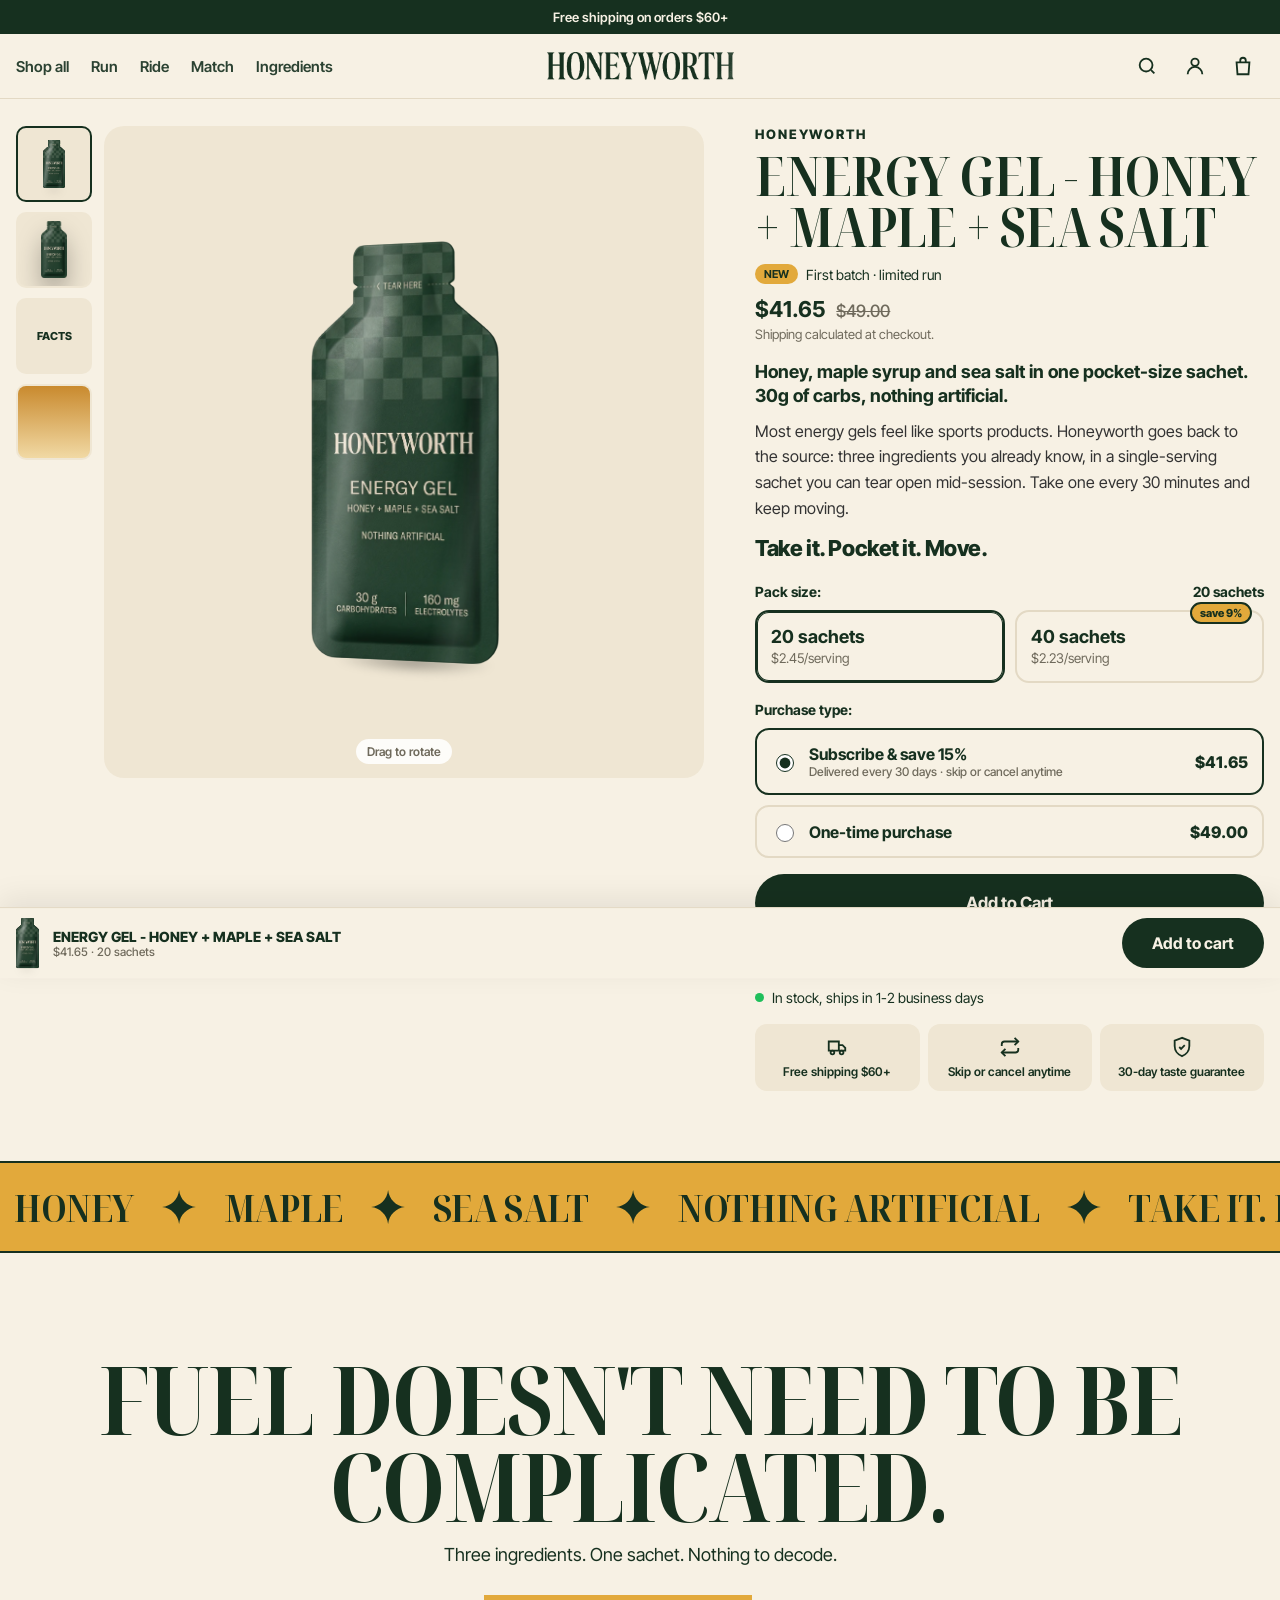
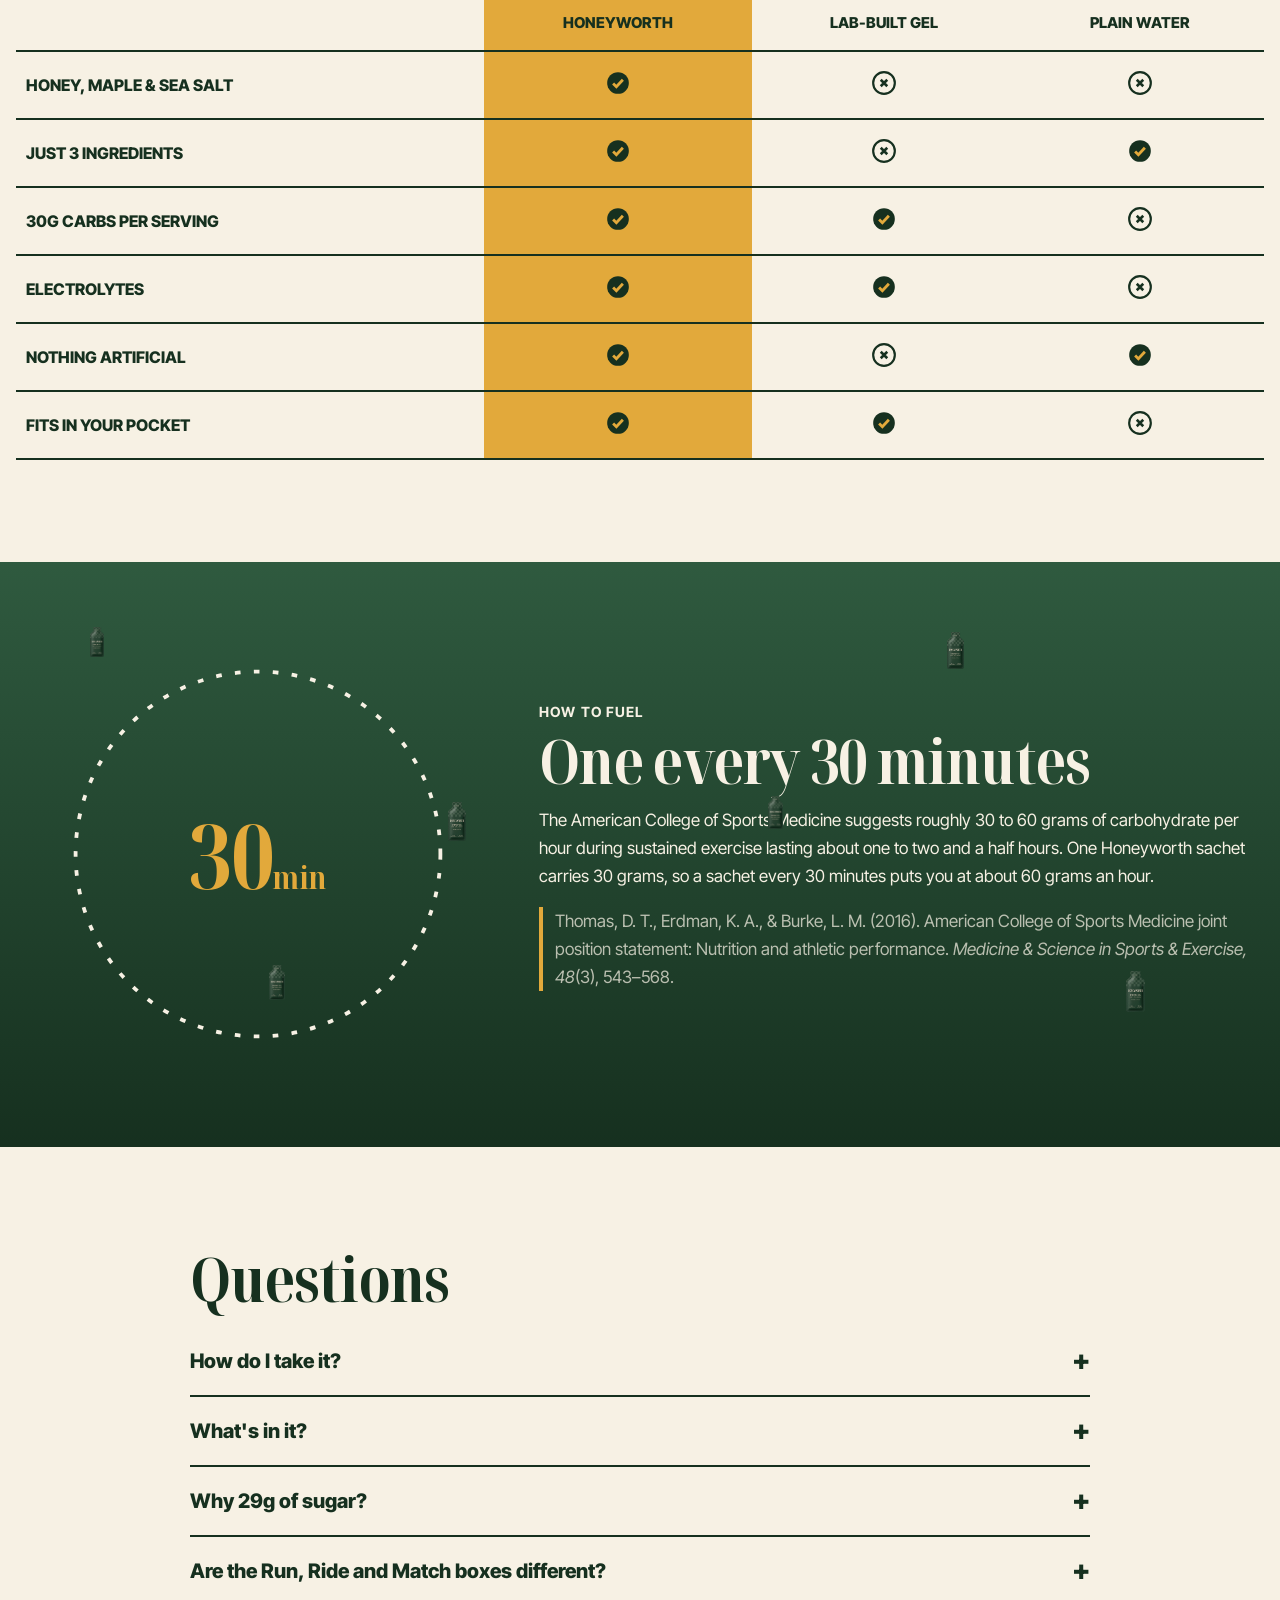
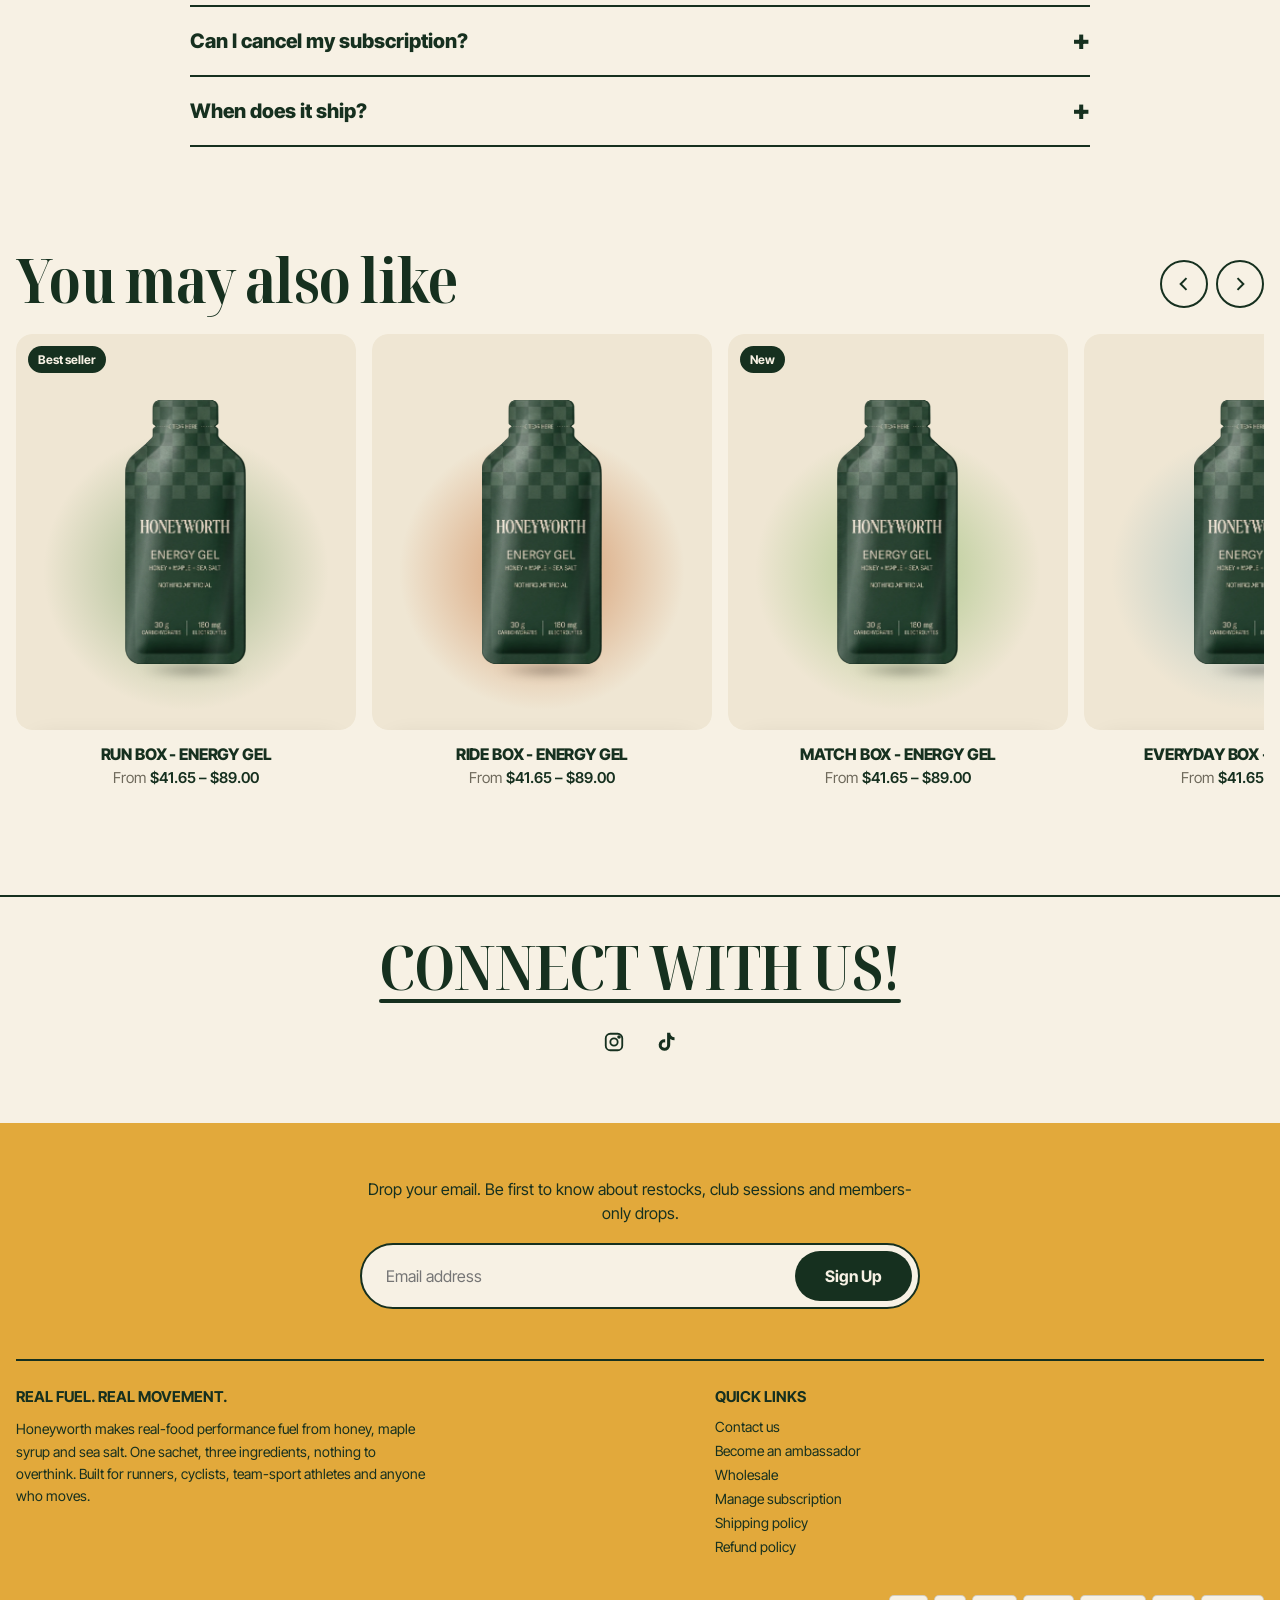
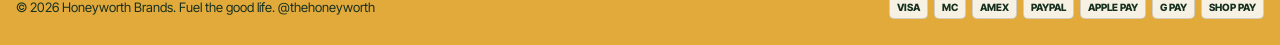
==== commit 39bb5eb3: "Rebrand storefront from SOLT to Honeyworth Same layout, sections and interactions; all branding swap" ====
--- a/product.html
+++ b/product.html
@@ -3,11 +3,12 @@
 <head>
   <meta charset="utf-8">
   <meta name="viewport" content="width=device-width, initial-scale=1">
-  <title>SOLT</title>
-  <meta name="description" content="Zero-sugar electrolyte sticks with real sea salt.">
+  <title>Honeyworth</title>
+  <meta name="description" content="Honeyworth Energy Gel: honey, maple syrup and sea salt. Real fuel for real movement.">
+  <link rel="icon" href="assets/img/hw-front.webp">
   <link rel="preconnect" href="https://fonts.googleapis.com">
   <link rel="preconnect" href="https://fonts.gstatic.com" crossorigin>
-  <link href="https://fonts.googleapis.com/css2?family=Bricolage+Grotesque:opsz,wght@12..96,400..800&display=swap" rel="stylesheet">
+  <link href="https://fonts.googleapis.com/css2?family=Inter+Tight:wght@400..800&family=Noto+Serif+Display:wdth,wght@62.5..100,400..800&display=swap" rel="stylesheet">
   <link rel="stylesheet" href="assets/styles.css">
   <script src="config.js"></script>
   <script src="assets/data.js"></script>
@@ -17,12 +18,12 @@
   <main>
     <div class="wrap pdp" id="pdp"></div>
 
-    <div class="ticker"><div class="ticker__track" data-ticker="Zero sugar|Real sea salt|No artificial dyes|Made in the USA|Tear. Pour. Go."></div></div>
+    <div class="ticker"><div class="ticker__track" data-ticker="Honey|Maple|Sea salt|Nothing artificial|Take it. Pocket it. Move."></div></div>
 
     <section class="section">
       <div class="wrap">
-        <h2 class="h-xl reveal-word" style="text-align:center">NOT ALL HYDRATION IS CREATED EQUAL.</h2>
-        <p style="text-align:center;font-size:18px;margin:14px 0 0">SOLT is the cleaner choice.</p>
+        <h2 class="h-xl reveal-word" style="text-align:center">FUEL DOESN'T NEED TO BE COMPLICATED.</h2>
+        <p style="text-align:center;font-size:18px;margin:14px 0 0">Three ingredients. One sachet. Nothing to decode.</p>
         <div style="overflow-x:auto"><table class="vs-table" id="vs"></table></div>
       </div>
     </section>
@@ -31,14 +32,14 @@
       <div class="cubes" data-cubes="6"></div>
       <div class="wrap science">
         <div class="stat__ring" style="margin:0 auto">
-          <svg viewBox="0 0 200 200" aria-hidden="true"><circle cx="100" cy="100" r="96" fill="none" stroke="#fff" stroke-width="2" stroke-dasharray="3 7"/></svg>
-          <div class="stat__num" style="font-size:clamp(56px,7vw,100px)">salt<small>+</small>H<small>2</small>O</div>
+          <svg viewBox="0 0 200 200" aria-hidden="true"><circle cx="100" cy="100" r="96" fill="none" stroke="#F7F1E4" stroke-width="2" stroke-dasharray="3 7"/></svg>
+          <div class="stat__num" style="font-size:clamp(56px,7vw,100px)">30<small>min</small></div>
         </div>
-        <div class="reveal" style="color:#0b2d55">
-          <span class="eyebrow">Backed by science</span>
-          <h2 class="h-lg" style="margin:10px 0 16px">The science behind it</h2>
-          <p>The American College of Sports Medicine recommends that people who sweat heavily replace sodium along with fluid, because sweat carries significant amounts of sodium and drinking plain water alone does not replace it. Sodium in a drink also helps stimulate thirst and supports fluid retention after exercise.</p>
-          <p class="cite">Sawka, M. N., Burke, L. M., Eichner, E. R., Maughan, R. J., Montain, S. J., &amp; Stachenfeld, N. S. (2007). American College of Sports Medicine position stand: Exercise and fluid replacement. <i>Medicine &amp; Science in Sports &amp; Exercise, 39</i>(2), 377–390.</p>
+        <div class="reveal" style="color:var(--paper)">
+          <span class="eyebrow">How to fuel</span>
+          <h2 class="h-lg" style="margin:10px 0 16px">One every 30 minutes</h2>
+          <p>The American College of Sports Medicine suggests roughly 30 to 60 grams of carbohydrate per hour during sustained exercise lasting about one to two and a half hours. One Honeyworth sachet carries 30 grams, so a sachet every 30 minutes puts you at about 60 grams an hour.</p>
+          <p class="cite">Thomas, D. T., Erdman, K. A., &amp; Burke, L. M. (2016). American College of Sports Medicine joint position statement: Nutrition and athletic performance. <i>Medicine &amp; Science in Sports &amp; Exercise, 48</i>(3), 543–568.</p>
         </div>
       </div>
     </section>
@@ -46,11 +47,12 @@
     <section class="section faq">
       <div class="wrap" style="max-width:900px">
         <h2 class="h-lg" style="margin-bottom:20px">Questions</h2>
-        <details><summary>How do I take it?</summary><p>Tear one stick into 400–600ml of cold water and shake. Take one in the morning, around training, or whenever you've been sweating. Night sticks go in warm or cold water about 30 minutes before bed.</p></details>
-        <details><summary>Isn't that a lot of sodium?</summary><p>It's designed for people who sweat: athletes, outdoor workers, hot climates, long flights. If you're on a low-sodium diet or have a medical condition, check with your doctor before using it.</p></details>
-        <details><summary>What's it sweetened with?</summary><p>Monk fruit and stevia leaf extract. No sugar, no sucralose, no aspartame. Endure is the exception: it has 25g of carbs on purpose, for long sessions.</p></details>
-        <details><summary>Can I cancel my subscription?</summary><p>Yes. Skip, swap flavors, change frequency or cancel any time from your account. No fees, no phone calls.</p></details>
-        <details><summary>When does it ship?</summary><p>Orders ship within 1–2 business days from the USA. Free shipping on orders over $60.</p></details>
+        <details><summary>How do I take it?</summary><p>Tear it open at the notch and take it straight from the sachet. For sessions over an hour, take one every 30 minutes, with water if you have it.</p></details>
+        <details><summary>What's in it?</summary><p>Canadian honey, organic Canadian maple syrup and pink Himalayan salt. That's the whole list. No artificial flavours.</p></details>
+        <details><summary>Why 29g of sugar?</summary><p>It's carbohydrate fuel on purpose. Honey and maple are the carbs, and they're there to fuel long runs, rides and match days. It's built for movement, not as an everyday snack.</p></details>
+        <details><summary>Are the Run, Ride and Match boxes different?</summary><p>No. Every box holds the same three-ingredient gel. We pack it for different sports so it's easy to find the one that fits how you move.</p></details>
+        <details><summary>Can I cancel my subscription?</summary><p>Yes. Skip, change frequency or cancel any time from your account. No fees, no phone calls.</p></details>
+        <details><summary>When does it ship?</summary><p>Orders ship within 1–2 business days. Free shipping on orders over $60. Store your sachets somewhere cool and dry.</p></details>
       </div>
     </section>
 
--- a/assets/styles.css
+++ b/assets/styles.css
@@ -1,15 +1,19 @@
 :root {
-  --ink: #111;
-  --paper: #fff;
-  --muted: #6b6b6b;
-  --line: #e6e6e6;
-  --soft: #f3f3f1;
-  --accent: #d6ff3a;        /* SOLT electric lime */
-  --accent-ink: #111;
-  --sea: #3aa0ff;
+  --ink: #16301F;           /* Honeyworth forest green (pack) */
+  --green: #23472F;
+  --paper: #F7F1E4;         /* pack cream */
+  --muted: #6F6A5C;
+  --line: #E3D9C4;
+  --soft: #EFE6D3;
+  --accent: #E2A93B;        /* honey gold */
+  --accent-dark: #C98A2E;
+  --accent-ink: #16301F;
   --radius: 16px;
-  --font: "Bricolage Grotesque", Helvetica, Arial, sans-serif;
+  --font: "Inter Tight", Helvetica, Arial, sans-serif;
+  --display: "Noto Serif Display", "Didot", Georgia, serif;
   --ease: cubic-bezier(.2, .8, .2, 1);
+  --sachet: url(img/hw-front.webp);
+  --sachet-back: url(img/hw-back.webp);
 }
 
 * { box-sizing: border-box; }
@@ -26,19 +30,19 @@
 .btn:hover { transform: translateY(-2px); }
 .btn:active { transform: translateY(0) scale(.98); }
 .btn--accent { background: var(--accent); color: var(--accent-ink); box-shadow: 0 6px 0 rgba(0,0,0,.12); }
-.btn--dark { background: var(--ink); color: #fff; }
-.btn--white { background: #fff; color: var(--ink); box-shadow: 0 8px 24px rgba(0,0,0,.12); }
+.btn--dark { background: var(--ink); color: var(--paper); }
+.btn--white { background: var(--paper); color: var(--ink); box-shadow: 0 8px 24px rgba(0,0,0,.12); }
 .btn--block { width: 100%; padding: 19px; font-size: 17px; }
 
 /* ---------- announcement + header ---------- */
-.announce { background: var(--ink); color: #fff; font-size: 13px; font-weight: 600; height: 34px; overflow: hidden; position: relative; z-index: 60; }
+.announce { background: var(--ink); color: var(--paper); font-size: 13px; font-weight: 600; height: 34px; overflow: hidden; position: relative; z-index: 60; }
 .announce__track { display: flex; flex-direction: column; animation: announce 9s infinite var(--ease); }
 .announce__track span { height: 34px; display: grid; place-items: center; }
 @keyframes announce { 0%,28% { transform: translateY(0); } 33%,61% { transform: translateY(-34px); } 66%,94% { transform: translateY(-68px); } 100% { transform: translateY(0); } }
 
 .header { position: sticky; top: 0; z-index: 50; transition: background .3s, color .3s, box-shadow .3s; }
-.header--overlay { position: fixed; top: 34px; left: 0; right: 0; color: #fff; }
-.header.is-solid { background: #fff; color: var(--ink); box-shadow: 0 1px 0 var(--line); }
+.header--overlay { position: fixed; top: 34px; left: 0; right: 0; color: var(--paper); }
+.header.is-solid { background: var(--paper); color: var(--ink); box-shadow: 0 1px 0 var(--line); }
 .header--overlay.is-solid { top: 0; }
 .header__inner { height: 64px; display: grid; grid-template-columns: 1fr auto 1fr; align-items: center; width: min(1400px, 100% - 32px); margin-inline: auto; }
 .header__left, .header__right { display: flex; gap: 6px; align-items: center; }
@@ -46,70 +50,64 @@
 .icon-btn { width: 42px; height: 42px; border-radius: 50%; display: grid; place-items: center; background: transparent; border: 0; position: relative; text-decoration: none; }
 .icon-btn:hover { background: rgba(127,127,127,.15); }
 .icon-btn svg { width: 22px; height: 22px; }
-.cart-count { position: absolute; top: 4px; right: 2px; min-width: 18px; height: 18px; border-radius: 9px; background: var(--accent); color: #111; font-size: 11px; font-weight: 800; display: grid; place-items: center; padding: 0 4px; transform: scale(0); transition: transform .3s var(--ease); }
+.cart-count { position: absolute; top: 4px; right: 2px; min-width: 18px; height: 18px; border-radius: 9px; background: var(--accent); color: var(--ink); font-size: 11px; font-weight: 800; display: grid; place-items: center; padding: 0 4px; transform: scale(0); transition: transform .3s var(--ease); }
 .cart-count.has { transform: scale(1); }
 .cart-count.bump { animation: bump .4s var(--ease); }
 @keyframes bump { 50% { transform: scale(1.45); } }
 
-.logo { display: inline-flex; align-items: center; gap: 8px; font-weight: 800; font-size: 26px; letter-spacing: -.04em; text-decoration: none; }
-.logo__cube { width: 16px; height: 16px; perspective: 120px; display: inline-block; }
-.logo__cube .cube { --s: 14px; animation-duration: 8s; }
+.logo { display: inline-flex; align-items: center; gap: 8px; text-decoration: none; }
+.logo__mark { display: block; width: clamp(150px, 15vw, 190px); aspect-ratio: 6.683; background: currentColor; -webkit-mask: url(img/hw-wordmark.png) center / contain no-repeat; mask: url(img/hw-wordmark.png) center / contain no-repeat; }
+.split__body .logo__mark { width: 170px; }
 .nav-links { display: flex; gap: 22px; font-weight: 600; font-size: 15px; }
 .nav-links a { text-decoration: none; opacity: .9; }
 .nav-links a:hover { opacity: 1; text-decoration: underline; text-underline-offset: 4px; }
 .menu-btn { display: none; }
 @media (max-width: 860px) { .nav-links { display: none; } .menu-btn { display: grid; } }
 
-.mobile-nav { position: fixed; inset: 0; z-index: 90; background: #fff; transform: translateX(-100%); transition: transform .45s var(--ease); padding: 90px 24px 24px; display: flex; flex-direction: column; gap: 8px; }
+.mobile-nav { position: fixed; inset: 0; z-index: 90; background: var(--paper); transform: translateX(-100%); transition: transform .45s var(--ease); padding: 90px 24px 24px; display: flex; flex-direction: column; gap: 8px; }
 .mobile-nav.open { transform: none; }
 .mobile-nav a { font-size: 40px; font-weight: 800; letter-spacing: -.03em; text-decoration: none; }
 .mobile-nav .icon-btn { position: absolute; top: 16px; right: 16px; }
 
 /* ---------- 3D primitives ---------- */
-.cube { --s: 40px; position: absolute; width: var(--s); height: var(--s); transform-style: preserve-3d; animation: spin3d 14s linear infinite; }
-.cube i { position: absolute; inset: 0; background: linear-gradient(135deg, rgba(255,255,255,.95), rgba(255,255,255,.45)); border: 1px solid rgba(255,255,255,.95); box-shadow: inset 0 0 10px rgba(180,220,255,.8); border-radius: 3px; }
-.cube i:nth-child(1) { transform: translateZ(calc(var(--s) / 2)); }
-.cube i:nth-child(2) { transform: rotateY(180deg) translateZ(calc(var(--s) / 2)); }
-.cube i:nth-child(3) { transform: rotateY(90deg) translateZ(calc(var(--s) / 2)); }
-.cube i:nth-child(4) { transform: rotateY(-90deg) translateZ(calc(var(--s) / 2)); }
-.cube i:nth-child(5) { transform: rotateX(90deg) translateZ(calc(var(--s) / 2)); }
-.cube i:nth-child(6) { transform: rotateX(-90deg) translateZ(calc(var(--s) / 2)); }
-.cube--dark i { background: linear-gradient(135deg, #2a2a2a, #111); border-color: #000; box-shadow: none; }
+/* Floating "cubes" are now mini Honeyworth sachets tumbling in 3D (front + back faces). */
+.cube { --s: 40px; position: absolute; width: var(--s); height: calc(var(--s) / .459); transform-style: preserve-3d; animation: spin3d 14s linear infinite; }
+.cube i { position: absolute; inset: 0; background: var(--sachet) center / contain no-repeat; backface-visibility: hidden; -webkit-backface-visibility: hidden; transform: translateZ(1px); }
+.cube i:nth-child(2) { background-image: var(--sachet-back); transform: rotateY(180deg) translateZ(1px); }
+.cube i:nth-child(n+3) { display: none; }
 @keyframes spin3d { from { transform: rotateX(0) rotateY(0) rotateZ(0); } to { transform: rotateX(360deg) rotateY(720deg) rotateZ(180deg); } }
 .cubes { position: absolute; inset: 0; perspective: 800px; pointer-events: none; }
 .cubes .float { position: absolute; animation: drift 7s ease-in-out infinite; }
 @keyframes drift { 0%,100% { transform: translate3d(0,0,0); } 50% { transform: translate3d(10px,-26px,0); } }
 
-.drop { position: absolute; width: 46px; height: 46px; border-radius: 50% 50% 50% 0; transform: rotate(-45deg); background: radial-gradient(circle at 30% 30%, rgba(255,255,255,.95), rgba(255,255,255,.15) 40%, var(--c, #3aa0ff) 75%); box-shadow: 0 12px 24px rgba(0,0,0,.18), inset -6px -6px 12px rgba(0,0,0,.18); }
-
-/* The pouch: a CSS 3D stand-up bag. Sized by --w; all text scales with container units. */
+.drop { position: absolute; width: 46px; height: 46px; border-radius: 50% 50% 50% 0; transform: rotate(-45deg); background: radial-gradient(circle at 30% 30%, rgba(255,255,255,.95), rgba(255,255,255,.15) 40%, var(--c, #E2A93B) 75%); box-shadow: 0 12px 24px rgba(0,0,0,.18), inset -6px -6px 12px rgba(0,0,0,.18); }
+
+/* The pouch: the real Honeyworth sachet in CSS 3D (front art, back art, layered silhouette edge).
+   --w keeps its old meaning (the old bag's box width) so every placement keeps the same height. */
 .tilt { perspective: 1100px; display: grid; place-items: center; }
 .gallery__view .tilt, .split__art .tilt, .ugc__tile .tilt { width: 100%; }
 .floaty { animation: floaty 6s ease-in-out infinite; }
 @keyframes floaty { 0%,100% { transform: translateY(0); } 50% { transform: translateY(-14px); } }
-.pouch { --w: 260px; --rx: 0deg; --ry: -14deg; --rz: 0deg; width: var(--w); aspect-ratio: .72; position: relative; transform-style: preserve-3d; transform: rotateX(var(--rx)) rotateY(var(--ry)) rotateZ(var(--rz)); transition: transform .5s var(--ease); }
-.pouch__body { position: absolute; inset: 0; background: var(--bag); border-radius: 5% 5% 9% 9% / 3% 3% 5% 5%; overflow: hidden; container-type: inline-size; box-shadow: inset 0 -24px 40px rgba(0,0,0,.14), inset 14px 0 26px rgba(255,255,255,.35), inset -18px 0 30px rgba(0,0,0,.18), 0 30px 50px -18px rgba(0,0,0,.45); }
-.pouch__side { position: absolute; top: 2%; bottom: 3%; left: 100%; width: 9%; transform-origin: left center; transform: rotateY(90deg); background: linear-gradient(90deg, var(--bag), #000); filter: brightness(.75); border-radius: 0 4px 10px 0; }
-.pouch__side::after { content: ""; position: absolute; inset: 0; background: linear-gradient(90deg, rgba(0,0,0,.25), rgba(255,255,255,.1)); }
-.pouch__band { position: absolute; top: 0; left: 0; right: 0; height: 13cqw; background: var(--band); color: var(--bandInk, #fff); display: grid; place-items: end center; padding-bottom: 2cqw; font-weight: 700; font-size: 5.6cqw; letter-spacing: -.01em; }
-.pouch__band::before { content: ""; position: absolute; top: 0; left: 0; right: 0; height: 4cqw; background: repeating-linear-gradient(90deg, rgba(255,255,255,.28) 0 1.2cqw, rgba(0,0,0,.15) 1.2cqw 2.4cqw); }
-.pouch__brand { position: absolute; top: 18cqw; right: 8cqw; font-weight: 800; letter-spacing: .14em; font-size: 6cqw; color: var(--ink); }
-.pouch__meta { position: absolute; top: 28cqw; left: 37cqw; right: 6cqw; font-size: 3.6cqw; line-height: 1.2; color: var(--ink); opacity: .75; }
-.pouch__ingr { position: absolute; top: 40cqw; left: 37cqw; right: 4cqw; margin: 0; padding: 0; list-style: none; font-size: 7.2cqw; line-height: 1.04; font-weight: 500; color: var(--ink); letter-spacing: -.02em; }
-.pouch__badge { position: absolute; left: 37cqw; bottom: 9cqw; right: 6cqw; font-size: 3.6cqw; font-weight: 700; color: var(--ink); border-top: .5cqw solid currentColor; padding-top: 2cqw; }
-.pouch__word { position: absolute; left: 4cqw; bottom: 6cqw; writing-mode: vertical-rl; transform: rotate(180deg); font-weight: 800; font-size: 25cqw; line-height: .78; letter-spacing: -.05em; color: var(--ink); }
-.pouch__gloss { position: absolute; inset: 0; pointer-events: none; background:
-  linear-gradient(100deg, transparent 18%, rgba(255,255,255,.42) 28%, transparent 40%, transparent 72%, rgba(255,255,255,.16) 82%, transparent 92%),
-  radial-gradient(120% 40% at 50% 104%, rgba(0,0,0,.22), transparent 60%); }
-.pouch__shadow { position: absolute; left: 12%; right: 12%; bottom: -7%; height: 9%; border-radius: 50%; background: radial-gradient(closest-side, rgba(0,0,0,.35), transparent); filter: blur(4px); transform: translateZ(-40px); }
-
-.stick { --w: 64px; width: var(--w); aspect-ratio: .3; position: relative; border-radius: 4px; background: var(--bag); container-type: inline-size; overflow: hidden; box-shadow: inset 5px 0 10px rgba(255,255,255,.35), inset -6px 0 10px rgba(0,0,0,.2), 0 18px 30px -12px rgba(0,0,0,.45); }
-.stick::before { content: ""; position: absolute; top: 0; left: 0; right: 0; height: 9%; background: var(--band); }
-.stick::after { content: ""; position: absolute; top: 0; left: 0; right: 0; height: 4%; background: repeating-linear-gradient(90deg, rgba(255,255,255,.3) 0 4cqw, rgba(0,0,0,.15) 4cqw 8cqw); }
-.stick span { position: absolute; left: 50%; bottom: 8%; writing-mode: vertical-rl; transform: translateX(-50%) rotate(180deg); font-weight: 800; font-size: 46cqw; color: var(--ink); letter-spacing: -.04em; }
+.pouch { --w: 260px; --ar: .459; --rx: 0deg; --ry: -14deg; --rz: 0deg; width: calc(var(--w) * var(--ar) / .72); aspect-ratio: var(--ar); position: relative; transform-style: preserve-3d; transform: rotateX(var(--rx)) rotateY(var(--ry)) rotateZ(var(--rz)); transition: transform .5s var(--ease); }
+.pouch__body, .pouch__back, .pouch__edge { position: absolute; inset: 0; backface-visibility: hidden; -webkit-backface-visibility: hidden; }
+.pouch__body { background: var(--sachet) center / contain no-repeat; transform: translateZ(3.6px); }
+.pouch__back { background: var(--sachet-back) center / contain no-repeat; transform: translateZ(-3.6px) rotateY(180deg); }
+.pouch__edge { backface-visibility: visible; -webkit-backface-visibility: visible; background: linear-gradient(90deg, #0f2318, #1d3d29 50%, #0f2318); -webkit-mask: var(--sachet) center / contain no-repeat; mask: var(--sachet) center / contain no-repeat; }
+.pouch__edge:nth-child(1) { transform: translateZ(-3px); }
+.pouch__edge:nth-child(2) { transform: translateZ(-1.5px); }
+.pouch__edge:nth-child(3) { transform: translateZ(0); }
+.pouch__edge:nth-child(4) { transform: translateZ(1.5px); }
+.pouch__edge:nth-child(5) { transform: translateZ(3px); }
+.pouch__gloss { position: absolute; inset: 0; pointer-events: none; -webkit-mask: var(--sachet) center / contain no-repeat; mask: var(--sachet) center / contain no-repeat; background:
+  linear-gradient(100deg, transparent 18%, rgba(255,255,255,.22) 28%, transparent 40%, transparent 72%, rgba(255,255,255,.1) 82%, transparent 92%); }
+.pouch__shadow { position: absolute; left: 6%; right: 6%; bottom: -5%; height: 6%; border-radius: 50%; background: radial-gradient(closest-side, rgba(0,0,0,.35), transparent); filter: blur(4px); transform: translateZ(-40px); }
+
+/* "Sticks" are now flat sachets (front or back) used in groups. */
+.stick { --w: 64px; width: calc(var(--w) * 1.2); aspect-ratio: .459; position: relative; background: var(--sachet) center / contain no-repeat; filter: drop-shadow(0 14px 12px rgba(0,0,0,.28)); }
+.stick--back { background-image: var(--sachet-back); }
 
 /* ---------- hero slideshow ---------- */
-.hero { position: relative; height: max(640px, 100svh); overflow: hidden; color: #fff; }
+.hero { position: relative; height: max(640px, 100svh); overflow: hidden; color: var(--paper); }
 .hero__slide { position: absolute; inset: 0; background: linear-gradient(180deg, var(--sky1), var(--sky2)); opacity: 0; visibility: hidden; transition: opacity .8s ease, visibility .8s; display: grid; place-items: center; }
 .hero__slide.is-active { opacity: 1; visibility: visible; }
 .hero__sun { position: absolute; width: 70vmax; height: 70vmax; border-radius: 50%; top: -30vmax; right: -25vmax; background: radial-gradient(closest-side, rgba(255,255,255,.55), transparent); }
@@ -126,13 +124,13 @@
 .hero__sticks .stick { --w: clamp(34px, 3.6vw, 52px); }
 .hero__sticks .stick:nth-child(2) { transform: translateY(-14px) rotate(6deg); }
 .hero__cta { position: absolute; z-index: 3; bottom: 9%; left: 50%; transform: translateX(-50%); }
-.hero__arrow { position: absolute; top: 50%; z-index: 4; width: 52px; height: 52px; margin-top: -26px; border-radius: 50%; border: 0; background: #fff; color: #111; display: grid; place-items: center; box-shadow: 0 6px 20px rgba(0,0,0,.15); transition: transform .2s; }
+.hero__arrow { position: absolute; top: 50%; z-index: 4; width: 52px; height: 52px; margin-top: -26px; border-radius: 50%; border: 0; background: var(--paper); color: var(--ink); display: grid; place-items: center; box-shadow: 0 6px 20px rgba(0,0,0,.15); transition: transform .2s; }
 .hero__arrow:hover { transform: scale(1.08); }
 .hero__arrow--prev { left: 3vw; }
 .hero__arrow--next { right: 3vw; }
 .hero__dots { position: absolute; z-index: 4; bottom: 3.5%; left: 50%; transform: translateX(-50%); display: flex; gap: 8px; }
 .hero__dots button { width: 10px; height: 10px; border-radius: 5px; border: 0; background: rgba(255,255,255,.55); padding: 0; transition: width .4s var(--ease), background .3s; }
-.hero__dots button.is-active { width: 34px; background: #fff; }
+.hero__dots button.is-active { width: 34px; background: var(--paper); }
 @media (max-width: 700px) {
   .hero__word { font-size: 31vw; padding-bottom: 14vh; }
   .hero__product .pouch { --w: 46vw; }
@@ -147,7 +145,7 @@
 .ticker__item { display: flex; align-items: center; gap: 28px; padding: 18px 14px; font-weight: 800; font-size: clamp(22px, 3vw, 38px); letter-spacing: -.02em; white-space: nowrap; text-transform: uppercase; }
 .ticker__item svg { width: .9em; height: .9em; flex: none; }
 @keyframes marquee { to { transform: translateX(-50%); } }
-.ticker--dark { background: var(--ink); color: #fff; }
+.ticker--dark { background: var(--ink); color: var(--paper); }
 
 /* ---------- section headings ---------- */
 .section { padding: clamp(56px, 8vw, 110px) 0; position: relative; }
@@ -160,8 +158,8 @@
 .carousel { position: relative; }
 .carousel__head { display: flex; justify-content: space-between; align-items: end; gap: 16px; margin-bottom: 26px; }
 .carousel__nav { display: flex; gap: 8px; }
-.round-btn { width: 48px; height: 48px; border-radius: 50%; border: 2px solid var(--ink); background: #fff; display: grid; place-items: center; transition: background .2s, color .2s; }
-.round-btn:hover { background: var(--ink); color: #fff; }
+.round-btn { width: 48px; height: 48px; border-radius: 50%; border: 2px solid var(--ink); background: var(--paper); display: grid; place-items: center; transition: background .2s, color .2s; }
+.round-btn:hover { background: var(--ink); color: var(--paper); }
 .carousel__track { display: grid; grid-auto-flow: column; grid-auto-columns: clamp(250px, 28%, 340px); gap: 16px; overflow-x: auto; scroll-snap-type: x mandatory; scrollbar-width: none; padding-bottom: 6px; }
 .carousel__track::-webkit-scrollbar { display: none; }
 .card { scroll-snap-align: start; text-decoration: none; display: flex; flex-direction: column; }
@@ -173,15 +171,15 @@
 .card__quick { position: absolute; left: 12px; right: 12px; bottom: 12px; transform: translateY(130%); transition: transform .35s var(--ease); }
 .card:hover .card__quick, .card:focus-within .card__quick { transform: none; }
 @media (hover: none) { .card__quick { transform: none; } }
-.card__badge { position: absolute; top: 12px; left: 12px; background: #111; color: #fff; font-size: 12px; font-weight: 700; border-radius: 999px; padding: 6px 10px; }
+.card__badge { position: absolute; top: 12px; left: 12px; background: var(--ink); color: var(--paper); font-size: 12px; font-weight: 700; border-radius: 999px; padding: 6px 10px; }
 .card__name { margin: 14px 0 4px; font-weight: 800; font-size: 16px; text-transform: uppercase; text-align: center; letter-spacing: -.01em; }
 .card__price { text-align: center; font-size: 15px; color: var(--muted); }
 .card__price b { color: var(--ink); font-weight: 600; }
 
 /* ---------- media banner ("the first ...") ---------- */
-.first { position: relative; overflow: hidden; background: linear-gradient(180deg, #78B9EE, #DDEEFA); color: #fff; min-height: 760px; display: grid; place-items: center; text-align: center; }
+.first { position: relative; overflow: hidden; background: linear-gradient(180deg, #C98A2E, #F1D9A4); color: var(--paper); min-height: 760px; display: grid; place-items: center; text-align: center; }
 .first__line { position: relative; z-index: 3; font-weight: 800; letter-spacing: -.04em; font-size: clamp(40px, 6vw, 92px); line-height: 1; margin: 0; padding-top: 70px; }
-.boxed { display: inline-block; border: 4px solid #fff; border-radius: 22px; padding: 0 .18em .06em; background: rgba(255,255,255,.12); backdrop-filter: blur(4px); }
+.boxed { display: inline-block; border: 4px solid var(--paper); border-radius: 22px; padding: 0 .18em .06em; background: rgba(255,255,255,.12); backdrop-filter: blur(4px); }
 .first__ever { position: absolute; z-index: 3; right: 6vw; bottom: 22%; font-weight: 800; font-size: clamp(40px, 6vw, 92px); letter-spacing: -.04em; }
 .first__shop { position: absolute; z-index: 4; top: 64px; left: 50%; transform: translateX(-50%); }
 .first__product { position: relative; z-index: 1; margin-top: 30px; }
@@ -196,10 +194,10 @@
 .always { text-align: center; }
 .circled { position: relative; display: inline-block; padding: 0 .3em; }
 .circled svg { position: absolute; inset: -22% -10%; width: 120%; height: 144%; overflow: visible; }
-.circled svg path { fill: none; stroke: var(--accent-dark, #b5dc00); stroke-width: 5; stroke-linecap: round; stroke-dasharray: 1200; stroke-dashoffset: 1200; }
+.circled svg path { fill: none; stroke: var(--accent-dark); stroke-width: 5; stroke-linecap: round; stroke-dasharray: 1200; stroke-dashoffset: 1200; }
 .in-view .circled svg path { animation: dash 1.6s .2s var(--ease) forwards; }
 @keyframes dash { to { stroke-dashoffset: 0; } }
-.crystals { display: grid; grid-template-columns: repeat(5, 1fr); gap: 18px; margin-top: 60px; }
+.crystals { display: grid; grid-template-columns: repeat(3, 1fr); gap: 18px; margin: 60px auto 0; max-width: 760px; }
 .crystal { text-decoration: none; display: flex; flex-direction: column; align-items: center; gap: 12px; }
 .crystal__blob { width: min(150px, 100%); aspect-ratio: 1; border-radius: 47% 53% 45% 55% / 52% 44% 56% 48%; background: radial-gradient(circle at 32% 28%, rgba(255,255,255,.9), transparent 22%), radial-gradient(circle at 50% 50%, var(--b1), var(--b2)); box-shadow: inset -10px -14px 24px rgba(0,0,0,.18), 0 18px 30px -12px var(--b2); animation: wobble 7s ease-in-out infinite; transition: transform .3s var(--ease); }
 .crystal:hover .crystal__blob { transform: scale(1.08) rotate(-6deg); }
@@ -212,26 +210,26 @@
 @media (max-width: 760px) { .crystals { grid-template-columns: repeat(3, 1fr); } }
 
 /* ---------- big stat ---------- */
-.header.is-solid .logo .cube i { background: linear-gradient(135deg, #2a2a2a, #111); border-color: #000; box-shadow: none; }
-.stat { background: linear-gradient(180deg, #7DBAF2, #2A74CC); color: #fff; text-align: center; overflow: hidden; }
+.stat { background: linear-gradient(180deg, #2F5A3F, #16301F); color: var(--paper); text-align: center; overflow: hidden; }
 .stat__ring { position: relative; width: clamp(240px, 30vw, 380px); aspect-ratio: 1; margin: 0 auto 30px; display: grid; place-items: center; }
 .stat__ring svg { position: absolute; inset: 0; animation: rotator 30s linear infinite; }
 @keyframes rotator { to { transform: rotate(360deg); } }
-.stat__num { font-weight: 800; letter-spacing: -.06em; font-size: clamp(76px, 10vw, 150px); color: #0b2d55; line-height: 1; }
+.stat__num { font-weight: 800; letter-spacing: -.06em; font-size: clamp(76px, 10vw, 150px); color: var(--accent); line-height: 1; }
 .stat__num small { font-size: .35em; letter-spacing: -.02em; }
-.stat__copy { max-width: 640px; margin: 0 auto; font-size: 17px; line-height: 1.55; font-weight: 500; text-shadow: 0 1px 2px rgba(0,40,90,.25); }
+.stat__copy { max-width: 640px; margin: 0 auto; font-size: 17px; line-height: 1.55; font-weight: 500;  }
 .stat__copy p { margin: 0 0 16px; }
-.stat .drop { --c: #3aa0ff; }
+.stat .drop { --c: #E2A93B; }
+.stat .cite { color: rgba(247,241,228,.72); }
 
 /* ---------- comparison slider ---------- */
 .compare { position: relative; border-radius: 22px; overflow: hidden; width: 100%; height: clamp(400px, 44vw, 560px); user-select: none; touch-action: pan-y; }
 .compare__pane { position: absolute; inset: 0; display: grid; align-content: center; padding: clamp(24px, 5vw, 70px); }
-.compare__pane--old { background: radial-gradient(80% 90% at 70% 60%, #ff3df0, #6b00ff 55%, #2a0066); color: #fff; }
-.compare__pane--new { background: radial-gradient(80% 90% at 30% 60%, #fff 0%, #e8f6ff 45%, #9fd2ff 100%); color: #0b2d55; clip-path: inset(0 0 0 var(--pos, 50%)); justify-items: end; text-align: right; }
+.compare__pane--old { background: radial-gradient(80% 90% at 70% 60%, #ff3df0, #6b00ff 55%, #2a0066); color: var(--paper); }
+.compare__pane--new { background: radial-gradient(80% 90% at 30% 60%, #FBF7EE 0%, #F1E4C6 45%, #DDB872 100%); color: var(--ink); clip-path: inset(0 0 0 var(--pos, 50%)); justify-items: end; text-align: right; }
 .compare__title { font-weight: 800; letter-spacing: -.05em; font-size: clamp(64px, 11vw, 170px); line-height: .85; margin: 0 0 18px; }
 .compare__list { list-style: none; margin: 0; padding: 0; font-size: clamp(15px, 1.5vw, 19px); font-weight: 600; display: grid; gap: 8px; }
-.compare__handle { position: absolute; top: 0; bottom: 0; left: var(--pos, 50%); width: 4px; margin-left: -2px; background: #fff; z-index: 3; }
-.compare__handle::after { content: "⟷"; position: absolute; top: 50%; left: 50%; width: 56px; height: 56px; margin: -28px 0 0 -28px; border-radius: 50%; background: #fff; color: #111; display: grid; place-items: center; font-size: 22px; font-weight: 800; box-shadow: 0 6px 20px rgba(0,0,0,.25); }
+.compare__handle { position: absolute; top: 0; bottom: 0; left: var(--pos, 50%); width: 4px; margin-left: -2px; background: var(--paper); z-index: 3; }
+.compare__handle::after { content: "⟷"; position: absolute; top: 50%; left: 50%; width: 56px; height: 56px; margin: -28px 0 0 -28px; border-radius: 50%; background: var(--paper); color: #111; display: grid; place-items: center; font-size: 22px; font-weight: 800; box-shadow: 0 6px 20px rgba(0,0,0,.25); }
 .compare input { position: absolute; inset: 0; width: 100%; height: 100%; opacity: 0; cursor: ew-resize; z-index: 4; margin: 0; }
 .compare__pane .stick { position: absolute; }
 .neon-bottle { position: absolute; right: 12%; bottom: -10%; width: 120px; height: 300px; border-radius: 40px 40px 20px 20px; background: linear-gradient(90deg, #00ffd5, #00a2ff); box-shadow: 0 0 60px #00ffd5; opacity: .9; }
@@ -241,7 +239,7 @@
 /* ---------- expert ---------- */
 .expert { display: grid; grid-template-columns: 1.1fr .9fr; gap: clamp(30px, 6vw, 90px); align-items: center; }
 .expert__quote { font-size: 18px; line-height: 1.55; margin: 22px 0 28px; max-width: 520px; }
-.expert__photo { position: relative; aspect-ratio: .82; border-radius: 4px; border: 2px solid var(--ink); background: linear-gradient(160deg, #e9f6ff, #b9dcff); overflow: hidden; }
+.expert__photo { position: relative; aspect-ratio: .82; border-radius: 4px; border: 2px solid var(--ink); background: linear-gradient(160deg, #F1E7D0, #D9C391); overflow: hidden; }
 .expert__photo svg { position: absolute; bottom: 0; left: 50%; transform: translateX(-50%); width: 80%; }
 .expert__placeholder { position: absolute; top: 14px; left: 14px; right: 14px; background: rgba(255,255,255,.85); border-radius: 10px; padding: 10px 12px; font-size: 13px; font-weight: 600; }
 .badge-spin { position: absolute; top: -46px; right: -40px; width: 130px; height: 130px; animation: rotator 14s linear infinite; z-index: 2; }
@@ -253,7 +251,7 @@
 /* ---------- testimonials ---------- */
 .reviews__track { display: grid; grid-auto-flow: column; grid-auto-columns: min(560px, 86%); gap: 18px; overflow-x: auto; scroll-snap-type: x mandatory; scrollbar-width: none; }
 .reviews__track::-webkit-scrollbar { display: none; }
-.review { scroll-snap-align: start; border: 12px solid var(--accent); background: #fff; padding: clamp(20px, 3vw, 34px); display: flex; flex-direction: column; gap: 26px; min-height: 470px; }
+.review { scroll-snap-align: start; border: 12px solid var(--accent); background: var(--paper); padding: clamp(20px, 3vw, 34px); display: flex; flex-direction: column; gap: 26px; min-height: 470px; }
 .review__stars { display: flex; align-items: center; gap: 8px; font-weight: 700; }
 .review__stars svg { width: 18px; height: 18px; }
 .review__quote { font-weight: 700; font-size: clamp(22px, 2.3vw, 30px); line-height: 1.02; text-transform: uppercase; letter-spacing: -.02em; margin: 0; flex: 1; }
@@ -275,8 +273,8 @@
 .ugc__tile { position: relative; width: 210px; aspect-ratio: .78; border-radius: 16px; overflow: hidden; background: linear-gradient(160deg, var(--t1), var(--t2)); display: grid; place-items: center; flex: none; }
 .ugc__tile .pouch { --w: 50%; }
 .ugc__tile .stick { --w: 22%; }
-.ugc__tile .tag { position: absolute; left: 10px; bottom: 10px; background: #fff; border-radius: 999px; font-size: 11px; font-weight: 700; padding: 4px 9px; }
-.ugc__tile .big { position: absolute; top: 10px; left: 12px; right: 12px; color: #fff; font-weight: 800; font-size: 30px; letter-spacing: -.04em; line-height: .9; }
+.ugc__tile .tag { position: absolute; left: 10px; bottom: 10px; background: var(--paper); border-radius: 999px; font-size: 11px; font-weight: 700; padding: 4px 9px; }
+.ugc__tile .big { position: absolute; top: 10px; left: 12px; right: 12px; color: var(--paper); font-weight: 800; font-size: 30px; letter-spacing: -.04em; line-height: .9; }
 
 /* ---------- connect + footer ---------- */
 .connect { text-align: center; padding: 40px 0 60px; border-top: 2px solid var(--ink); }
@@ -288,7 +286,7 @@
 .footer { background: var(--accent); color: var(--accent-ink); padding: 54px 0 26px; }
 .footer__signup { text-align: center; max-width: 560px; margin: 0 auto 50px; }
 .footer__signup p { font-size: 16px; line-height: 1.5; margin: 0 0 18px; }
-.inline-form { display: flex; gap: 8px; background: #fff; border-radius: 999px; padding: 6px; border: 2px solid var(--ink); }
+.inline-form { display: flex; gap: 8px; background: var(--paper); border-radius: 999px; padding: 6px; border: 2px solid var(--ink); }
 .inline-form input { flex: 1; min-width: 0; border: 0; background: transparent; padding: 0 18px; font: inherit; font-size: 16px; outline: none; }
 .footer__cols { display: grid; grid-template-columns: 1.2fr 1fr; gap: 40px; border-top: 2px solid var(--ink); padding-top: 26px; }
 .footer__cols h4 { margin: 0 0 12px; font-size: 15px; text-transform: uppercase; }
@@ -297,7 +295,7 @@
 .footer__cols a { text-decoration: none; } .footer__cols a:hover { text-decoration: underline; }
 .footer__bottom { display: flex; justify-content: space-between; align-items: center; gap: 16px; margin-top: 40px; font-size: 13px; flex-wrap: wrap; }
 .pay { display: flex; gap: 6px; flex-wrap: wrap; }
-.pay span { background: #fff; border: 1px solid rgba(0,0,0,.15); border-radius: 5px; font-size: 10px; font-weight: 800; padding: 5px 7px; }
+.pay span { background: var(--paper); border: 1px solid rgba(0,0,0,.15); border-radius: 5px; font-size: 10px; font-weight: 800; padding: 5px 7px; }
 @media (max-width: 700px) { .footer__cols { grid-template-columns: 1fr; } }
 
 /* ---------- reveal on scroll ---------- */
@@ -309,7 +307,7 @@
 /* ---------- drawer + modals ---------- */
 .scrim { position: fixed; inset: 0; background: rgba(0,0,0,.45); z-index: 80; opacity: 0; visibility: hidden; transition: opacity .3s, visibility .3s; }
 .scrim.open { opacity: 1; visibility: visible; }
-.drawer { position: fixed; top: 0; right: 0; bottom: 0; width: min(440px, 100%); background: #fff; z-index: 85; transform: translateX(100%); transition: transform .45s var(--ease); display: flex; flex-direction: column; }
+.drawer { position: fixed; top: 0; right: 0; bottom: 0; width: min(440px, 100%); background: var(--paper); z-index: 85; transform: translateX(100%); transition: transform .45s var(--ease); display: flex; flex-direction: column; }
 .drawer.open { transform: none; }
 .drawer__head { display: flex; justify-content: space-between; align-items: center; padding: 18px 20px; border-bottom: 1px solid var(--line); }
 .drawer__ship { padding: 14px 20px; font-size: 14px; border-bottom: 1px solid var(--line); }
@@ -328,7 +326,7 @@
 .line-item__price { font-weight: 700; font-size: 14px; text-align: right; }
 .line-item__price s { display: block; color: var(--muted); font-weight: 400; font-size: 12px; }
 .drawer__upsell { padding: 14px 20px; background: var(--soft); }
-.upsell { display: flex; gap: 12px; align-items: center; background: #fff; border-radius: 12px; padding: 10px; }
+.upsell { display: flex; gap: 12px; align-items: center; background: var(--paper); border-radius: 12px; padding: 10px; }
 .upsell .pouch { --w: 38px; --ry: 0deg; }
 .upsell .pouch__body { box-shadow: none; }
 .upsell__text { flex: 1; font-size: 13px; }
@@ -340,18 +338,18 @@
 
 .modal { position: fixed; inset: 0; z-index: 95; display: grid; place-items: center; padding: 16px; visibility: hidden; pointer-events: none; }
 .modal.open { visibility: visible; pointer-events: auto; }
-.modal__card { position: relative; background: #fff; border-radius: 22px; width: min(860px, 100%); max-height: calc(100svh - 32px); overflow: auto; transform: translateY(30px) scale(.97); opacity: 0; transition: transform .45s var(--ease), opacity .35s; }
+.modal__card { position: relative; background: var(--paper); border-radius: 22px; width: min(860px, 100%); max-height: calc(100svh - 32px); overflow: auto; transform: translateY(30px) scale(.97); opacity: 0; transition: transform .45s var(--ease), opacity .35s; }
 .modal.open .modal__card { transform: none; opacity: 1; }
 .modal__close { position: absolute; top: 10px; right: 10px; z-index: 3; background: rgba(255,255,255,.9); }
 .split { display: grid; grid-template-columns: 1fr 1fr; }
-.split__art { position: relative; min-height: 420px; background: linear-gradient(160deg, #5db5ff, #d9f0ff); display: grid; place-items: center; overflow: hidden; }
+.split__art { position: relative; min-height: 420px; background: linear-gradient(160deg, #2F5A3F, #B9CDAA); display: grid; place-items: center; overflow: hidden; }
 .split__art .pouch { --w: 52%; --ry: 14deg; --rz: -6deg; }
 .split__body { padding: clamp(24px, 4vw, 44px); display: flex; flex-direction: column; justify-content: center; text-align: center; gap: 12px; }
 .goal-btns { display: grid; gap: 10px; margin-top: 8px; }
 .goal-btns button { border: 0; border-radius: 999px; background: var(--accent); padding: 13px; font-weight: 700; font-size: 15px; transition: transform .2s, background .2s; }
-.goal-btns button:hover { transform: translateY(-2px); background: #c8f51f; }
+.goal-btns button:hover { transform: translateY(-2px); background: var(--accent-dark); }
 .field { width: 100%; border: 2px solid var(--ink); border-radius: 999px; padding: 15px 20px; font: inherit; font-size: 16px; outline: none; }
-.field:focus { box-shadow: 0 0 0 4px rgba(214,255,58,.6); }
+.field:focus { box-shadow: 0 0 0 4px rgba(226,169,59,.5); }
 .code-box { border: 2px dashed var(--ink); border-radius: 14px; padding: 16px; font-weight: 800; font-size: 28px; letter-spacing: .08em; }
 .fine { font-size: 12px; color: var(--muted); line-height: 1.45; }
 @media (max-width: 720px) { .split { grid-template-columns: 1fr; } .split__art { min-height: 220px; } .split__art .pouch { --w: 32%; } }
@@ -362,7 +360,7 @@
 .qv__body { padding: 34px 30px; display: flex; flex-direction: column; gap: 14px; }
 @media (max-width: 720px) { .qv { grid-template-columns: 1fr; } .qv__media { min-height: 260px; } .qv__media .pouch { --w: 40%; } }
 
-.toast { position: fixed; z-index: 99; left: 50%; bottom: 24px; transform: translate(-50%, 200%); visibility: hidden; background: var(--ink); color: #fff; padding: 13px 20px; border-radius: 999px; font-weight: 600; font-size: 14px; transition: transform .45s var(--ease), visibility .45s; }
+.toast { position: fixed; z-index: 99; left: 50%; bottom: 24px; transform: translate(-50%, 200%); visibility: hidden; background: var(--ink); color: var(--paper); padding: 13px 20px; border-radius: 999px; font-weight: 600; font-size: 14px; transition: transform .45s var(--ease), visibility .45s; }
 .toast.show { transform: translate(-50%, 0); visibility: visible; }
 
 /* ---------- product page ---------- */
@@ -372,7 +370,11 @@
 .gallery__thumbs button { aspect-ratio: 1; border-radius: 10px; border: 2px solid transparent; background: var(--soft); display: grid; place-items: center; overflow: hidden; padding: 0; }
 .gallery__thumbs button.is-active { border-color: var(--ink); }
 .gallery__thumbs .pouch { --w: 36px; --ry: 0deg; } .gallery__thumbs .pouch__body { box-shadow: none; }
-.gallery__thumbs .stick { --w: 12px; }
+.gallery__thumbs .stick { --w: 22px; }
+.facts { display: flex; align-items: center; justify-content: center; gap: 4%; width: 100%; padding: 0 5%; }
+.facts img { width: 30%; filter: drop-shadow(0 20px 22px rgba(0,0,0,.28)); }
+.facts .panel { width: 52%; }
+@media (max-width: 600px) { .facts img { display: none; } .facts .panel { width: 86%; } }
 .gallery__main { position: relative; border-radius: 20px; background: var(--soft); aspect-ratio: .92; display: grid; place-items: center; overflow: hidden; }
 .gallery__view { position: absolute; inset: 0; display: grid; place-items: center; opacity: 0; transition: opacity .5s; }
 .gallery__view.is-active { opacity: 1; }
@@ -381,7 +383,7 @@
 .gallery__sticks { display: flex; gap: 14px; transform: rotate(-8deg); }
 .gallery__sticks .stick { --w: 64px; }
 .gallery__sticks .stick:nth-child(even) { transform: translateY(-30px); }
-.panel { background: #fff; border: 2px solid var(--ink); width: 62%; padding: 20px; font-size: 14px; }
+.panel { background: var(--paper); border: 2px solid var(--ink); width: 62%; padding: 20px; font-size: 14px; }
 .panel h4 { margin: 0 0 6px; font-size: 26px; font-weight: 800; letter-spacing: -.02em; border-bottom: 8px solid var(--ink); padding-bottom: 6px; }
 .panel div { display: flex; justify-content: space-between; border-bottom: 1px solid var(--ink); padding: 6px 0; }
 .panel div b { font-weight: 800; }
@@ -399,7 +401,7 @@
 .buy__tag { font-weight: 800; font-size: 22px; letter-spacing: -.02em; margin: 14px 0 22px; }
 .opt-label { font-weight: 700; font-size: 14px; margin: 18px 0 10px; display: flex; justify-content: space-between; }
 .packs { display: grid; grid-template-columns: 1fr 1fr; gap: 10px; }
-.pack { position: relative; border: 2px solid var(--line); border-radius: 14px; background: #fff; padding: 14px; text-align: left; transition: border-color .2s, transform .2s; }
+.pack { position: relative; border: 2px solid var(--line); border-radius: 14px; background: var(--paper); padding: 14px; text-align: left; transition: border-color .2s, transform .2s; }
 .pack:hover { transform: translateY(-2px); }
 .pack.is-active { border-color: var(--ink); box-shadow: inset 0 0 0 1px var(--ink); }
 .pack b { font-size: 18px; display: block; }
@@ -408,7 +410,7 @@
 .purchase { display: grid; gap: 10px; }
 .purchase label { display: flex; gap: 12px; align-items: center; border: 2px solid var(--line); border-radius: 14px; padding: 14px; cursor: pointer; transition: border-color .2s; }
 .purchase label.is-active { border-color: var(--ink); }
-.purchase input { accent-color: #111; width: 18px; height: 18px; }
+.purchase input { accent-color: var(--ink); width: 18px; height: 18px; }
 .purchase span { flex: 1; font-weight: 700; }
 .purchase small { display: block; font-weight: 500; color: var(--muted); font-size: 12px; }
 .purchase em { font-style: normal; font-weight: 800; }
@@ -436,13 +438,18 @@
 .faq details[open] summary::after { transform: rotate(45deg); }
 .faq p { margin: 0 0 22px; line-height: 1.6; max-width: 760px; }
 
-.sticky-atc { position: fixed; left: 0; right: 0; bottom: 0; z-index: 40; background: #fff; border-top: 1px solid var(--line); box-shadow: 0 -8px 30px rgba(0,0,0,.08); transform: translateY(110%); transition: transform .4s var(--ease); }
+.sticky-atc { position: fixed; left: 0; right: 0; bottom: 0; z-index: 40; background: var(--paper); border-top: 1px solid var(--line); box-shadow: 0 -8px 30px rgba(0,0,0,.08); transform: translateY(110%); transition: transform .4s var(--ease); }
 .sticky-atc.show { transform: none; }
 .sticky-atc__inner { display: flex; align-items: center; gap: 14px; padding: 10px 0; }
 .sticky-atc .pouch { --w: 36px; --ry: 0deg; } .sticky-atc .pouch__body { box-shadow: none; }
 .sticky-atc__name { flex: 1; font-weight: 800; text-transform: uppercase; font-size: 14px; }
 .sticky-atc__name small { display: block; font-weight: 500; color: var(--muted); text-transform: none; }
 
+/* Editorial condensed serif for every display headline, like the pack */
+.h-xl, .h-lg, .h-md, .hero__word, .first__line, .first__ever, .stat__num, .compare__title, .ticker__item, .review__quote, .buy__title, .mobile-nav a, .ugc__tile .big, .drawer__total, .code-box {
+  font-family: var(--display); font-stretch: 72%; font-weight: 700; letter-spacing: -.012em;
+}
+
 @media (prefers-reduced-motion: reduce) {
   *, *::before, *::after { animation-duration: .001ms !important; animation-iteration-count: 1 !important; transition-duration: .001ms !important; }
   .reveal, .reveal-word span, .hero__word span, .hero__product { opacity: 1 !important; transform: none !important; }
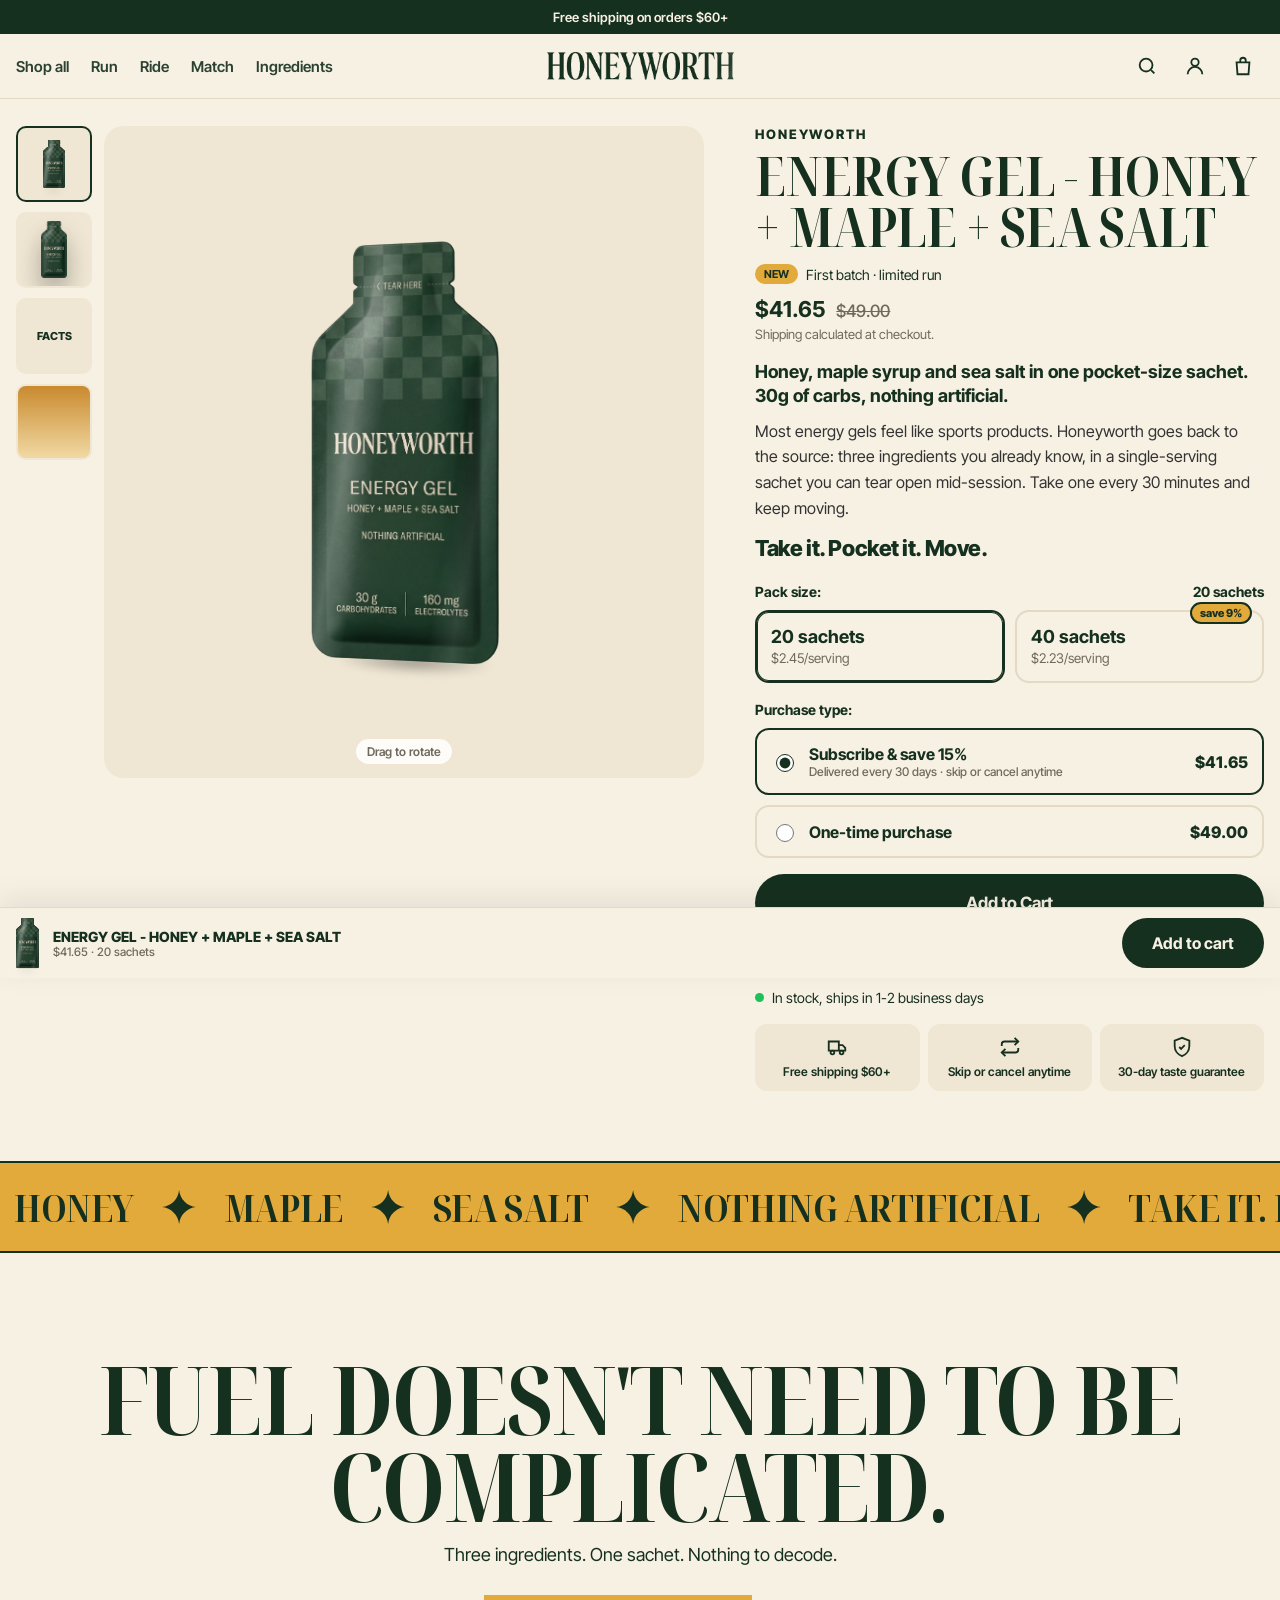
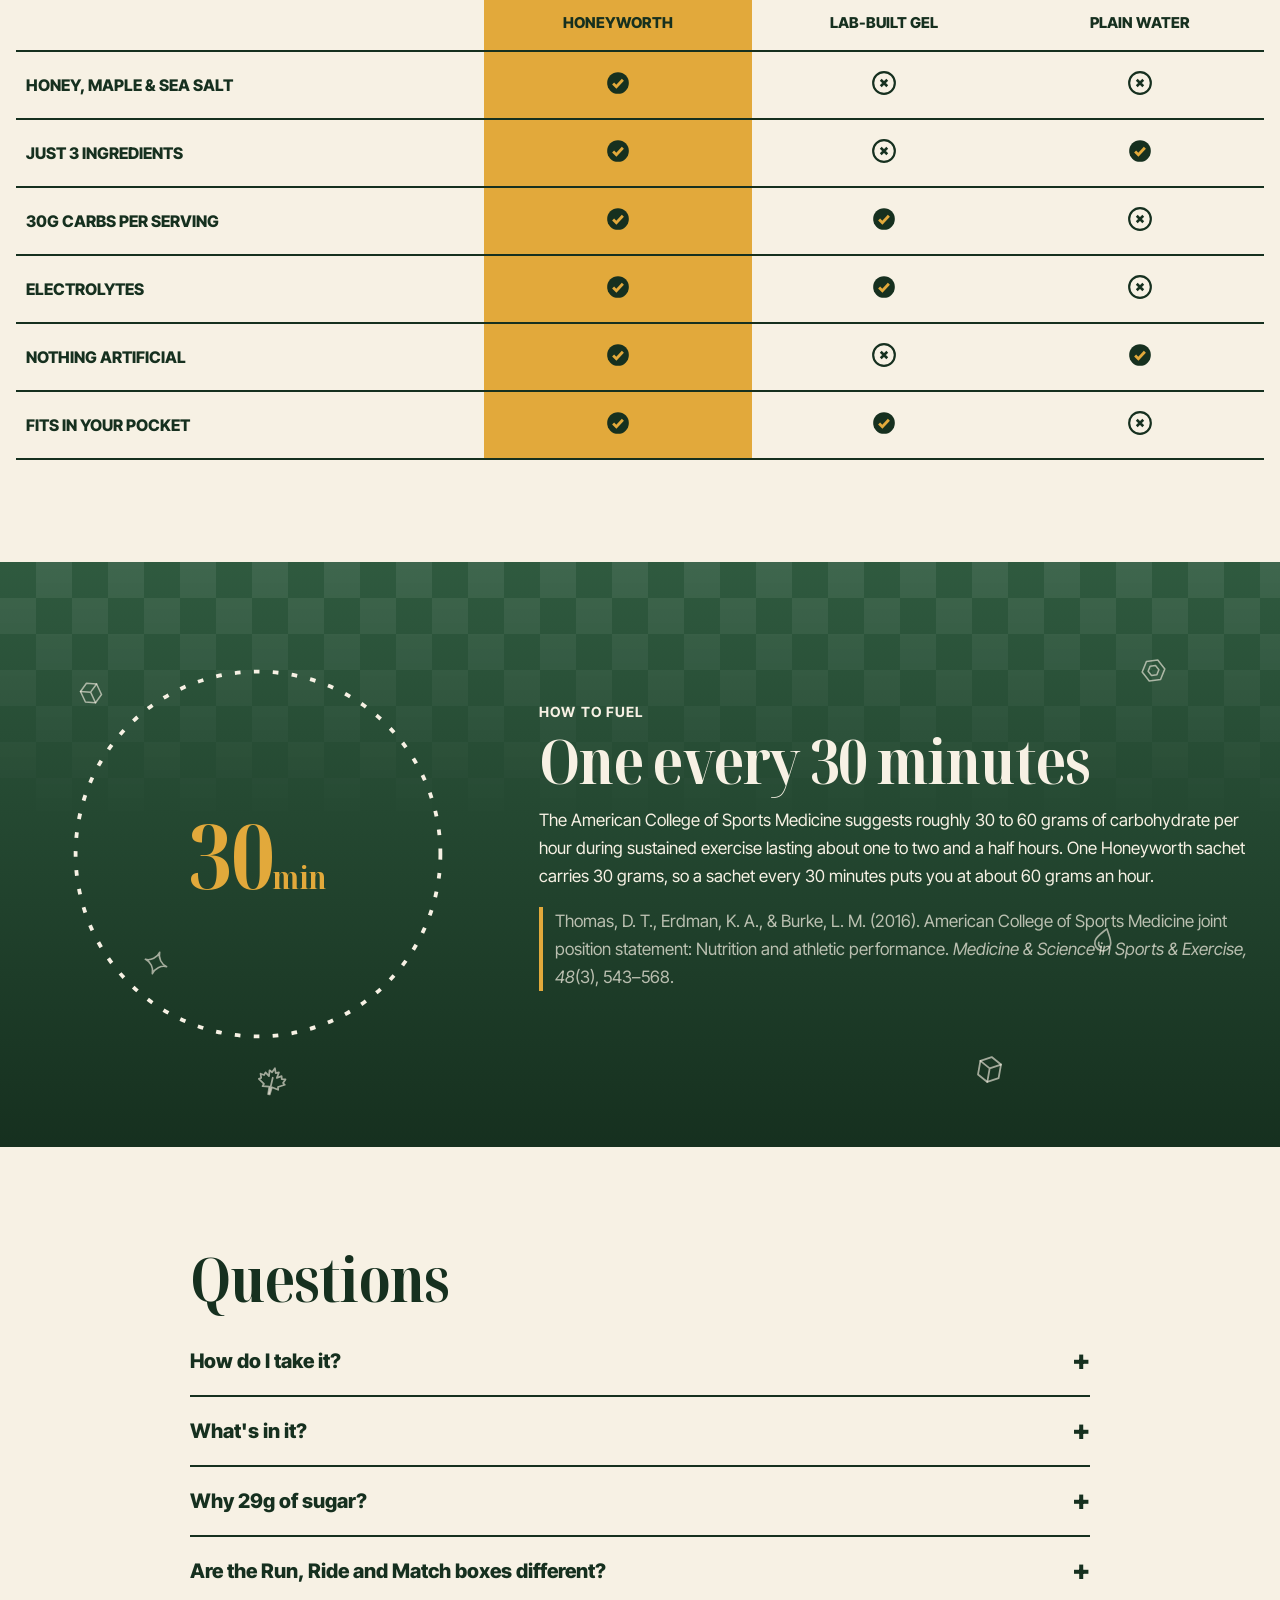
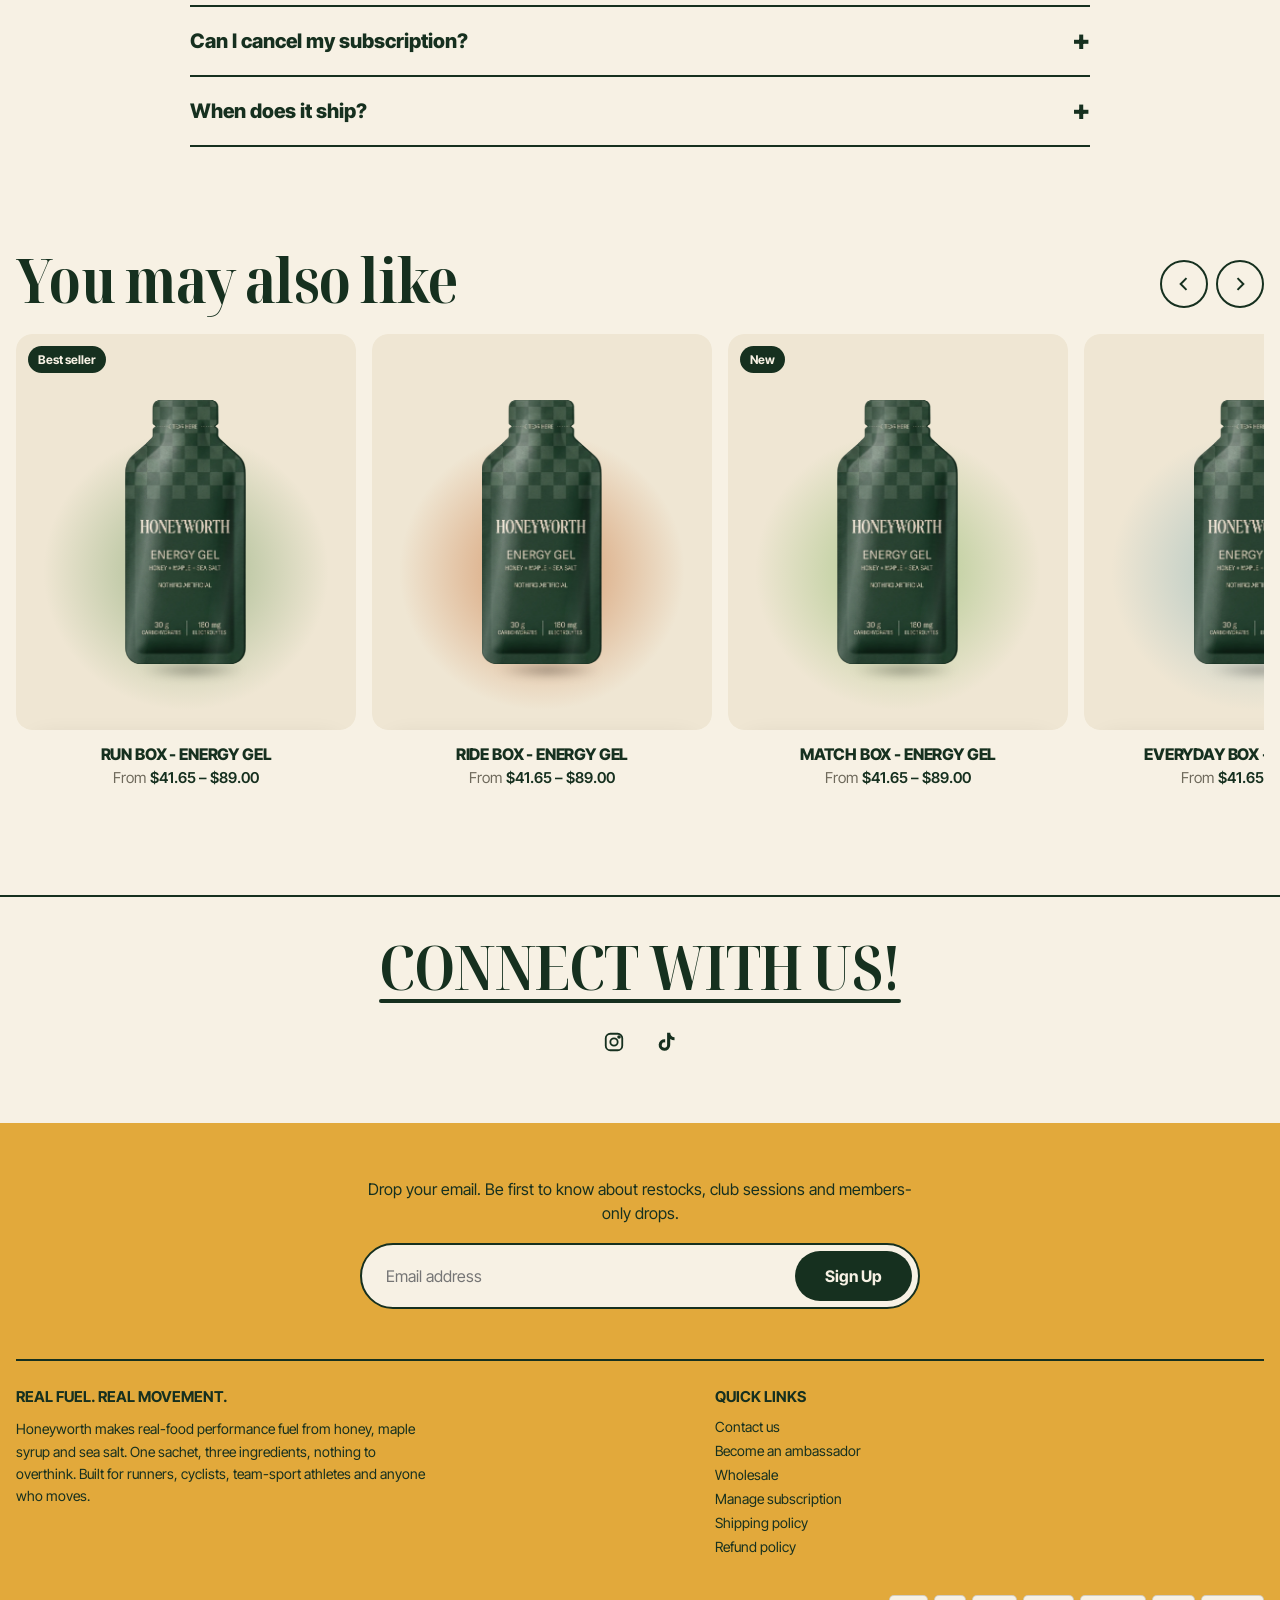
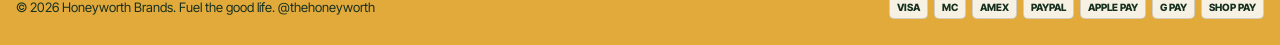
==== commit cb588c1d: "Replace floating sachets with brand graphics, add ritual section - Remove the tumbling mini-sachet "" ====
--- a/product.html
+++ b/product.html
@@ -5,7 +5,7 @@
   <meta name="viewport" content="width=device-width, initial-scale=1">
   <title>Honeyworth</title>
   <meta name="description" content="Honeyworth Energy Gel: honey, maple syrup and sea salt. Real fuel for real movement.">
-  <link rel="icon" href="assets/img/hw-front.webp">
+  <link rel="icon" href="assets/img/favicon.svg" type="image/svg+xml">
   <link rel="preconnect" href="https://fonts.googleapis.com">
   <link rel="preconnect" href="https://fonts.gstatic.com" crossorigin>
   <link href="https://fonts.googleapis.com/css2?family=Inter+Tight:wght@400..800&family=Noto+Serif+Display:wdth,wght@62.5..100,400..800&display=swap" rel="stylesheet">
@@ -29,7 +29,7 @@
     </section>
 
     <section class="section stat" style="text-align:left">
-      <div class="cubes" data-cubes="6"></div>
+      <div class="glyphs" data-glyphs="6"></div>
       <div class="wrap science">
         <div class="stat__ring" style="margin:0 auto">
           <svg viewBox="0 0 200 200" aria-hidden="true"><circle cx="100" cy="100" r="96" fill="none" stroke="#F7F1E4" stroke-width="2" stroke-dasharray="3 7"/></svg>
--- a/assets/styles.css
+++ b/assets/styles.css
@@ -69,18 +69,21 @@
 .mobile-nav a { font-size: 40px; font-weight: 800; letter-spacing: -.03em; text-decoration: none; }
 .mobile-nav .icon-btn { position: absolute; top: 16px; right: 16px; }
 
-/* ---------- 3D primitives ---------- */
-/* Floating "cubes" are now mini Honeyworth sachets tumbling in 3D (front + back faces). */
-.cube { --s: 40px; position: absolute; width: var(--s); height: calc(var(--s) / .459); transform-style: preserve-3d; animation: spin3d 14s linear infinite; }
-.cube i { position: absolute; inset: 0; background: var(--sachet) center / contain no-repeat; backface-visibility: hidden; -webkit-backface-visibility: hidden; transform: translateZ(1px); }
-.cube i:nth-child(2) { background-image: var(--sachet-back); transform: rotateY(180deg) translateZ(1px); }
-.cube i:nth-child(n+3) { display: none; }
-@keyframes spin3d { from { transform: rotateX(0) rotateY(0) rotateZ(0); } to { transform: rotateX(360deg) rotateY(720deg) rotateZ(180deg); } }
-.cubes { position: absolute; inset: 0; perspective: 800px; pointer-events: none; }
-.cubes .float { position: absolute; animation: drift 7s ease-in-out infinite; }
-@keyframes drift { 0%,100% { transform: translate3d(0,0,0); } 50% { transform: translate3d(10px,-26px,0); } }
-
-.drop { position: absolute; width: 46px; height: 46px; border-radius: 50% 50% 50% 0; transform: rotate(-45deg); background: radial-gradient(circle at 30% 30%, rgba(255,255,255,.95), rgba(255,255,255,.15) 40%, var(--c, #E2A93B) 75%); box-shadow: 0 12px 24px rgba(0,0,0,.18), inset -6px -6px 12px rgba(0,0,0,.18); }
+/* ---------- brand graphics ---------- */
+/* Floating line drawings of the ingredients (honey drop, maple leaf, salt crystal, honeycomb). */
+.glyphs { position: absolute; inset: 0; pointer-events: none; overflow: hidden; }
+.glyph { position: absolute; width: var(--s); height: var(--s); color: var(--glyph, rgba(247,241,228,.62)); transform: rotate(var(--r)); animation: glyphDrift 11s ease-in-out infinite; }
+.glyph svg, [data-icon] svg { width: 100%; height: 100%; display: block; }
+@keyframes glyphDrift { 0%,100% { transform: translate(0,0) rotate(var(--r)); } 50% { transform: translate(8px,-16px) rotate(calc(var(--r) + 12deg)); } }
+
+/* The pack's checkerboard, faded down from the top, behind colored panels. */
+.hero__slide, .first, .stat, .split__art, .gallery__view--sky, .ugc__tile, .ritual__art--move { isolation: isolate; }
+.hero__slide::before, .first::before, .stat::before, .split__art::before, .gallery__view--sky::before, .ugc__tile::before, .ritual__art--move::before {
+  content: ""; position: absolute; inset: 0; z-index: -1; pointer-events: none;
+  background: repeating-conic-gradient(rgba(255,255,255,.08) 0 25%, transparent 0 50%) 0 0 / var(--chk, 72px) var(--chk, 72px);
+  -webkit-mask: linear-gradient(180deg, #000, transparent 46%); mask: linear-gradient(180deg, #000, transparent 46%);
+}
+.ugc__tile, .split__art, .ritual__art--move { --chk: 32px; }
 
 /* The pouch: the real Honeyworth sachet in CSS 3D (front art, back art, layered silhouette edge).
    --w keeps its old meaning (the old bag's box width) so every placement keeps the same height. */
@@ -132,7 +135,7 @@
 .hero__dots button { width: 10px; height: 10px; border-radius: 5px; border: 0; background: rgba(255,255,255,.55); padding: 0; transition: width .4s var(--ease), background .3s; }
 .hero__dots button.is-active { width: 34px; background: var(--paper); }
 @media (max-width: 700px) {
-  .hero__word { font-size: 31vw; padding-bottom: 14vh; }
+  .hero__word { font-size: 25vw; padding-bottom: 14vh; }
   .hero__product .pouch { --w: 46vw; }
   .header__right [aria-label="Search"] { display: none; }
   .hero__arrow { width: 42px; height: 42px; margin-top: -21px; }
@@ -184,7 +187,7 @@
 .first__shop { position: absolute; z-index: 4; top: 64px; left: 50%; transform: translateX(-50%); }
 .first__product { position: relative; z-index: 1; margin-top: 30px; }
 .first__product .pouch { --w: clamp(240px, 26vw, 360px); --ry: 12deg; --rz: -4deg; }
-.drip { position: absolute; z-index: 2; top: -2px; left: 50%; width: 120px; margin-left: -20px; height: 62%; }
+.drip { position: absolute; z-index: 0; top: -2px; left: 50%; width: 120px; margin-left: -20px; height: 62%; }
 .drip path { animation: dripGrow 4.5s ease-in-out infinite; transform-origin: top; }
 .drip circle { animation: dripFall 4.5s ease-in infinite; }
 @keyframes dripGrow { 0% { transform: scaleY(.55); } 60% { transform: scaleY(1); } 100% { transform: scaleY(.55); } }
@@ -206,6 +209,8 @@
 .crystal:nth-child(4) .crystal__blob { animation-delay: -4.5s; }
 .crystal:nth-child(5) .crystal__blob { animation-delay: -6s; }
 @keyframes wobble { 0%,100% { border-radius: 47% 53% 45% 55% / 52% 44% 56% 48%; } 50% { border-radius: 55% 45% 52% 48% / 45% 55% 45% 55%; } }
+.crystal__blob { display: grid; place-items: center; }
+.crystal__icon { width: 42%; height: 42%; opacity: .9; }
 .crystal b { font-size: 15px; } .crystal small { color: var(--muted); font-size: 13px; margin-top: -10px; }
 @media (max-width: 760px) { .crystals { grid-template-columns: repeat(3, 1fr); } }
 
@@ -218,13 +223,14 @@
 .stat__num small { font-size: .35em; letter-spacing: -.02em; }
 .stat__copy { max-width: 640px; margin: 0 auto; font-size: 17px; line-height: 1.55; font-weight: 500;  }
 .stat__copy p { margin: 0 0 16px; }
-.stat .drop { --c: #E2A93B; }
 .stat .cite { color: rgba(247,241,228,.72); }
 
 /* ---------- comparison slider ---------- */
 .compare { position: relative; border-radius: 22px; overflow: hidden; width: 100%; height: clamp(400px, 44vw, 560px); user-select: none; touch-action: pan-y; }
 .compare__pane { position: absolute; inset: 0; display: grid; align-content: center; padding: clamp(24px, 5vw, 70px); }
-.compare__pane--old { background: radial-gradient(80% 90% at 70% 60%, #ff3df0, #6b00ff 55%, #2a0066); color: var(--paper); }
+.compare__pane--old { background: linear-gradient(rgba(140,200,255,.09) 1px, transparent 1px) 0 0 / 28px 28px, linear-gradient(90deg, rgba(140,200,255,.09) 1px, transparent 1px) 0 0 / 28px 28px, radial-gradient(80% 90% at 70% 60%, #3c4452, #1e232c 60%, #12151b); color: #DCE3EC; }
+.compare__pane--old .compare__list li::before { content: "+ "; color: #3df0ff; font-weight: 800; }
+.compare__pane--new .compare__list li::before { content: "\2713  "; color: var(--accent-dark); font-weight: 800; }
 .compare__pane--new { background: radial-gradient(80% 90% at 30% 60%, #FBF7EE 0%, #F1E4C6 45%, #DDB872 100%); color: var(--ink); clip-path: inset(0 0 0 var(--pos, 50%)); justify-items: end; text-align: right; }
 .compare__title { font-weight: 800; letter-spacing: -.05em; font-size: clamp(64px, 11vw, 170px); line-height: .85; margin: 0 0 18px; }
 .compare__list { list-style: none; margin: 0; padding: 0; font-size: clamp(15px, 1.5vw, 19px); font-weight: 600; display: grid; gap: 8px; }
@@ -244,8 +250,8 @@
 .expert__placeholder { position: absolute; top: 14px; left: 14px; right: 14px; background: rgba(255,255,255,.85); border-radius: 10px; padding: 10px 12px; font-size: 13px; font-weight: 600; }
 .badge-spin { position: absolute; top: -46px; right: -40px; width: 130px; height: 130px; animation: rotator 14s linear infinite; z-index: 2; }
 .badge-spin text { font-size: 11.5px; font-weight: 700; letter-spacing: 2.4px; text-transform: uppercase; }
-.expert__mark { margin-top: 30px; width: 110px; height: 110px; position: relative; perspective: 500px; }
-.expert__mark .cube { --s: 70px; left: 20px; top: 20px; }
+.expert__icons { display: flex; gap: 22px; margin-top: 34px; color: var(--ink); }
+.expert__icons span { width: 46px; height: 46px; }
 @media (max-width: 860px) { .expert { grid-template-columns: 1fr; } .badge-spin { right: 6px; top: -50px; } }
 
 /* ---------- testimonials ---------- */
@@ -254,7 +260,8 @@
 .review { scroll-snap-align: start; border: 12px solid var(--accent); background: var(--paper); padding: clamp(20px, 3vw, 34px); display: flex; flex-direction: column; gap: 26px; min-height: 470px; }
 .review__stars { display: flex; align-items: center; gap: 8px; font-weight: 700; }
 .review__stars svg { width: 18px; height: 18px; }
-.review__quote { font-weight: 700; font-size: clamp(22px, 2.3vw, 30px); line-height: 1.02; text-transform: uppercase; letter-spacing: -.02em; margin: 0; flex: 1; }
+.review__quote { font-family: var(--display); font-stretch: 85%; font-weight: 500; font-size: clamp(26px, 2.8vw, 38px); line-height: 1.1; margin: 0; flex: 1; }
+.review__quote::before { content: "\201C"; display: block; font-size: 2.4em; line-height: .6; color: var(--accent); margin-bottom: 4px; }
 .review__foot { display: flex; justify-content: space-between; gap: 14px; align-items: end; flex-wrap: wrap; }
 .review__who { display: grid; grid-template-columns: 44px 1fr; gap: 0 10px; align-items: center; font-size: 14px; }
 .review__who .avatar { grid-row: span 2; width: 44px; height: 44px; border-radius: 50%; background: var(--ink); color: var(--accent); display: grid; place-items: center; font-weight: 800; }
@@ -272,7 +279,7 @@
 .ugc:hover .ugc__track { animation-play-state: paused; }
 .ugc__tile { position: relative; width: 210px; aspect-ratio: .78; border-radius: 16px; overflow: hidden; background: linear-gradient(160deg, var(--t1), var(--t2)); display: grid; place-items: center; flex: none; }
 .ugc__tile .pouch { --w: 50%; }
-.ugc__tile .stick { --w: 22%; }
+.ugc__tile .stick { --w: 40px; }
 .ugc__tile .tag { position: absolute; left: 10px; bottom: 10px; background: var(--paper); border-radius: 999px; font-size: 11px; font-weight: 700; padding: 4px 9px; }
 .ugc__tile .big { position: absolute; top: 10px; left: 12px; right: 12px; color: var(--paper); font-weight: 800; font-size: 30px; letter-spacing: -.04em; line-height: .9; }
 
@@ -446,9 +453,43 @@
 .sticky-atc__name small { display: block; font-weight: 500; color: var(--muted); text-transform: none; }
 
 /* Editorial condensed serif for every display headline, like the pack */
-.h-xl, .h-lg, .h-md, .hero__word, .first__line, .first__ever, .stat__num, .compare__title, .ticker__item, .review__quote, .buy__title, .mobile-nav a, .ugc__tile .big, .drawer__total, .code-box {
+.h-xl, .h-lg, .h-md, .hero__word, .first__line, .first__ever, .stat__num, .compare__title, .ticker__item, .buy__title, .mobile-nav a, .ugc__tile .big, .drawer__total, .code-box {
   font-family: var(--display); font-stretch: 72%; font-weight: 700; letter-spacing: -.012em;
 }
+
+/* ---------- the ritual (illustrated 3-step) ---------- */
+.ritual__head { text-align: center; margin-bottom: clamp(30px, 4vw, 50px); }
+.ritual__head .h-xl { margin-top: 10px; }
+.ritual__grid { display: grid; grid-template-columns: repeat(3, 1fr); gap: 18px; }
+.ritual__card p { margin: 8px 0 0; line-height: 1.55; color: #3d4a40; max-width: 360px; }
+.ritual__num { display: block; margin: 18px 0 4px; font-weight: 800; font-size: 13px; letter-spacing: .14em; color: var(--accent-dark); }
+.ritual__art { position: relative; aspect-ratio: 1; border-radius: var(--radius); overflow: hidden; display: grid; place-items: center; }
+.ritual__note { position: absolute; left: 14px; bottom: 12px; background: var(--paper); color: var(--ink); border-radius: 999px; font-size: 12px; font-weight: 700; padding: 5px 11px; text-transform: uppercase; letter-spacing: .06em; }
+/* 01: the real sachet, tearing open at the notch */
+.ritual__art--tear { background: radial-gradient(70% 60% at 50% 45%, #F6E3B4, #E2A93B 75%, #C98A2E); }
+.tear { position: relative; width: 30%; aspect-ratio: .459; transform: rotate(-8deg); filter: drop-shadow(0 22px 20px rgba(60,30,0,.3)); }
+.tear__body, .tear__cap { position: absolute; inset: 0; background: var(--sachet) center / contain no-repeat; }
+.tear__body { clip-path: polygon(0 10.6%, 14% 9.8%, 27% 11%, 41% 9.6%, 55% 11.1%, 70% 9.7%, 84% 10.9%, 100% 10.2%, 100% 100%, 0 100%); }
+.tear__cap { clip-path: polygon(0 0, 100% 0, 100% 10.2%, 84% 10.9%, 70% 9.7%, 55% 11.1%, 41% 9.6%, 27% 11%, 14% 9.8%, 0 10.6%); transform-origin: 100% 10%; animation: tearOff 3.4s var(--ease) infinite alternate; }
+@keyframes tearOff { 0%, 25% { transform: none; } 100% { transform: translate(16%, -14%) rotate(24deg); } }
+/* 02: the sachet sliding into a shorts pocket */
+.ritual__art--pocket { background: linear-gradient(160deg, #EFE4CC, #D9C69E); }
+.pocket { position: absolute; width: 64%; left: 18%; bottom: 4%; z-index: 2; filter: drop-shadow(0 -4px 6px rgba(80,60,20,.12)); }
+.pocket__fill { fill: #C9B386; }
+.pocket__stitch { fill: none; stroke: #F4EBD6; stroke-width: 2; stroke-dasharray: 5 5; }
+.pocket__hem { fill: none; stroke: #A8925F; stroke-width: 3; }
+.pocket__rivet { fill: #B88A3A; stroke: #8C6526; stroke-width: 1.4; }
+.pocket__sachet { position: absolute; z-index: 1; width: 21%; aspect-ratio: .459; left: 40%; top: 12%; background: var(--sachet) center / contain no-repeat; filter: drop-shadow(0 10px 10px rgba(0,0,0,.25)); animation: pocketIn 3.8s ease-in-out infinite; }
+@keyframes pocketIn { 0%, 100% { transform: translateY(0) rotate(5deg); } 50% { transform: translateY(16%) rotate(-3deg); } }
+/* 03: a route with a fuel stop every 30 minutes */
+.ritual__art--move { background: linear-gradient(160deg, #2F5A3F, #16301F); }
+.route { width: 100%; height: 100%; }
+.route__contours path { fill: none; stroke: rgba(247,241,228,.14); stroke-width: 1.2; }
+.route__line { fill: none; stroke: var(--accent); stroke-width: 4; stroke-linecap: round; stroke-dasharray: 2 10; animation: routeRun 1.6s linear infinite; }
+@keyframes routeRun { to { stroke-dashoffset: -24; } }
+.route__mark circle { fill: var(--paper); stroke: var(--accent); stroke-width: 3; }
+.route__mark text { fill: var(--paper); font: 700 15px var(--font); }
+@media (max-width: 860px) { .ritual__grid { grid-template-columns: 1fr; max-width: 460px; margin-inline: auto; } }
 
 @media (prefers-reduced-motion: reduce) {
   *, *::before, *::after { animation-duration: .001ms !important; animation-iteration-count: 1 !important; transition-duration: .001ms !important; }
